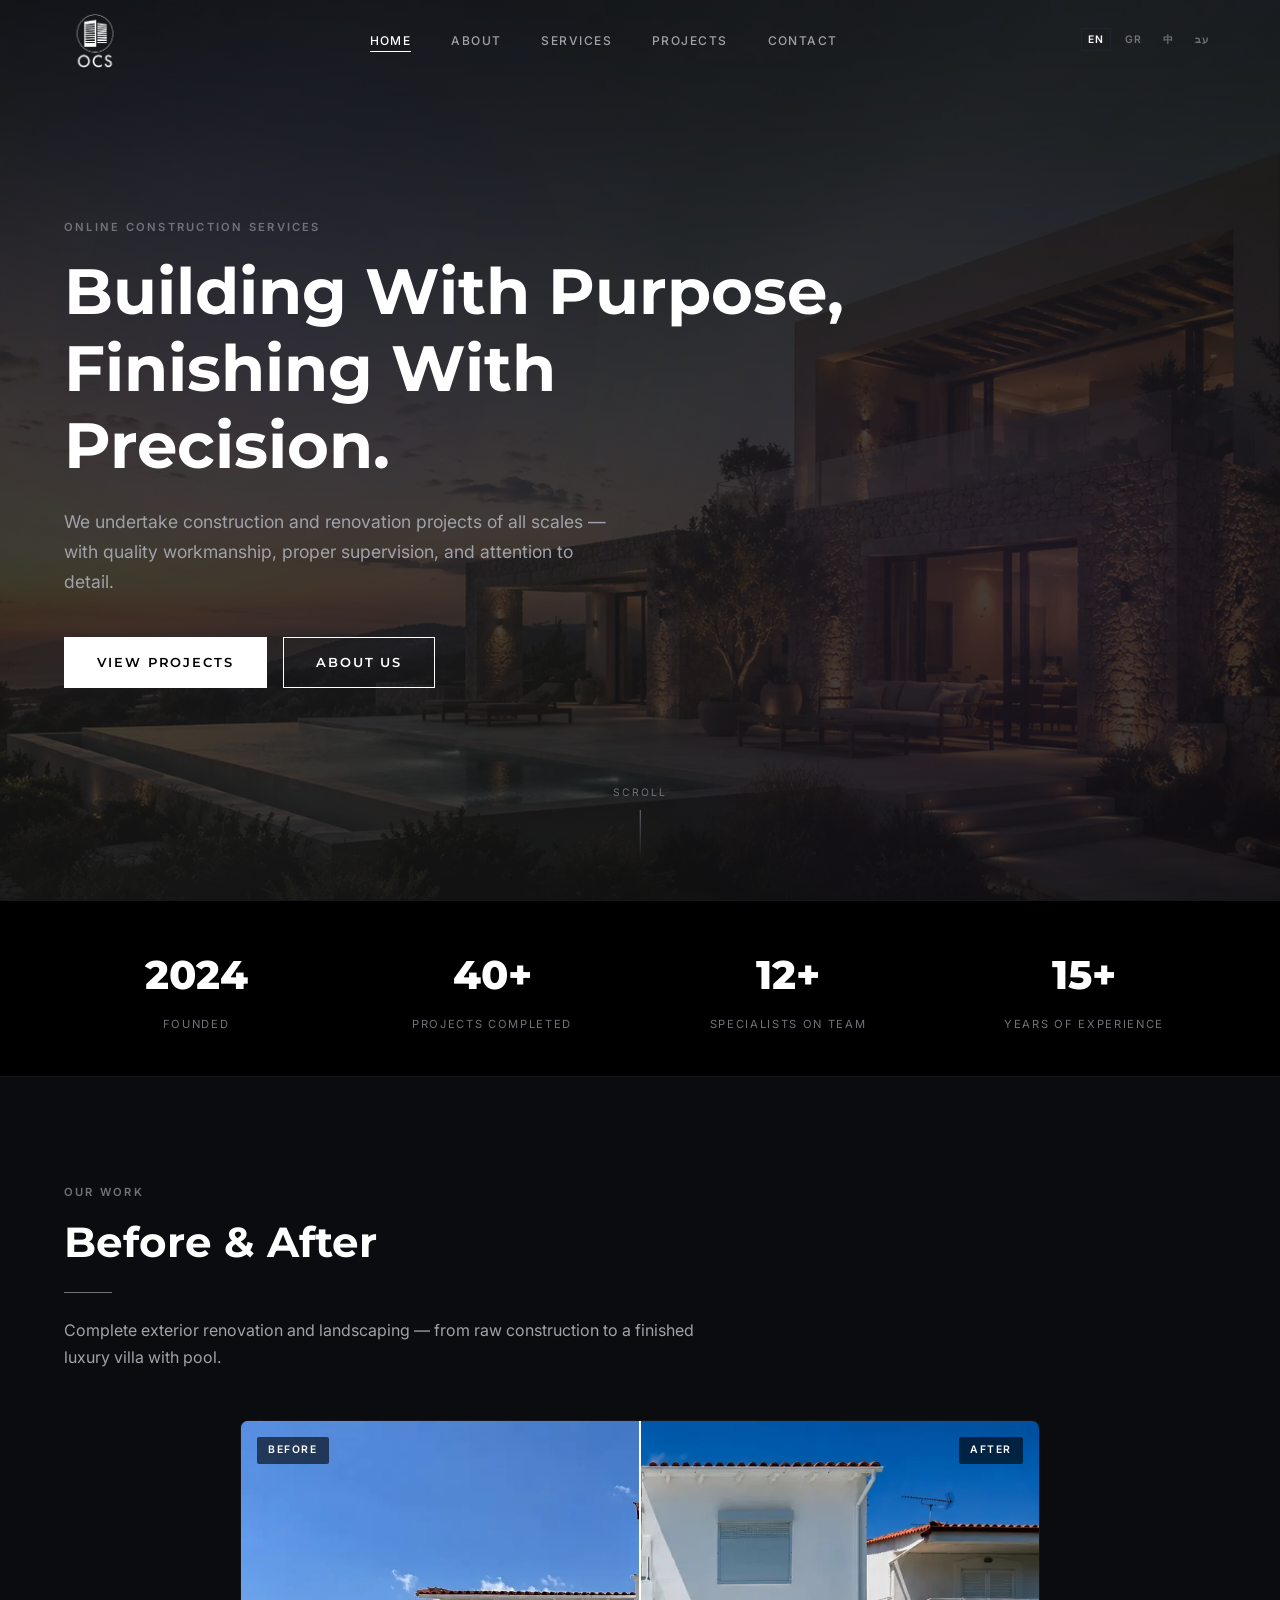
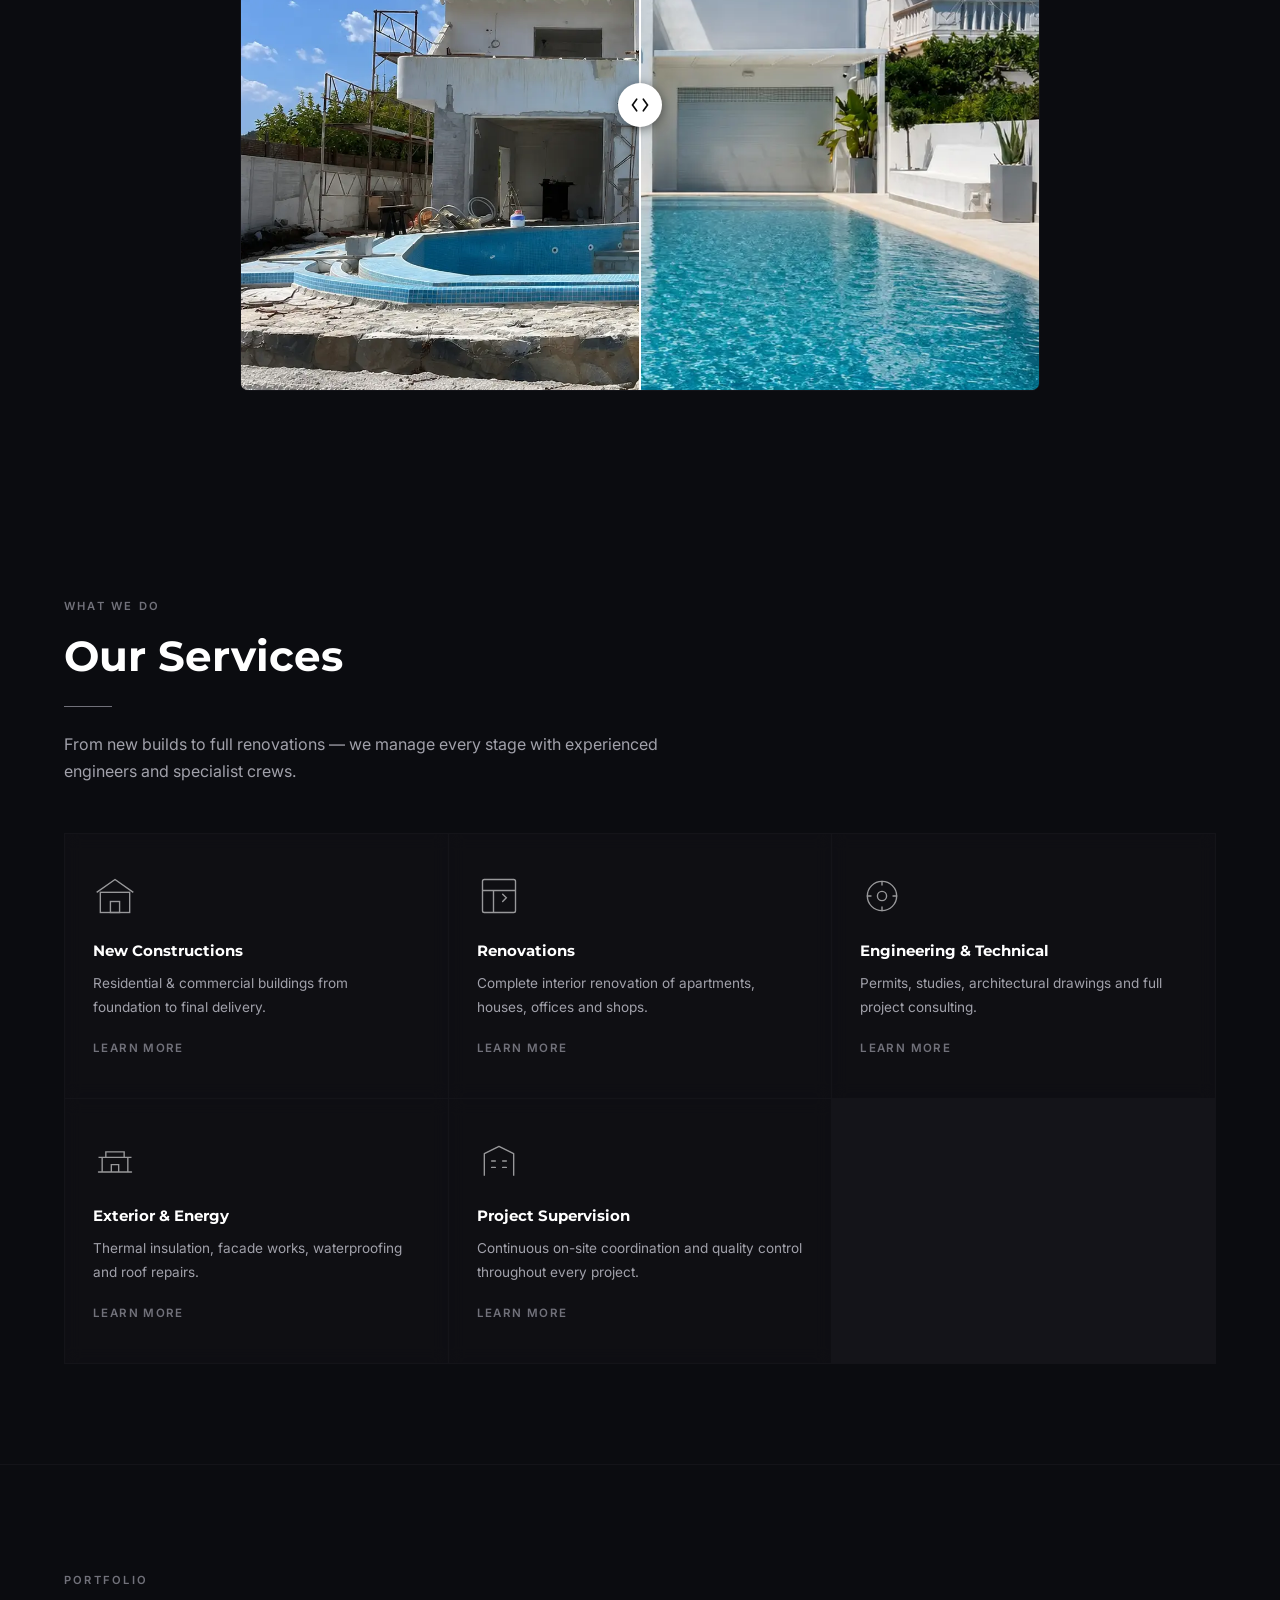
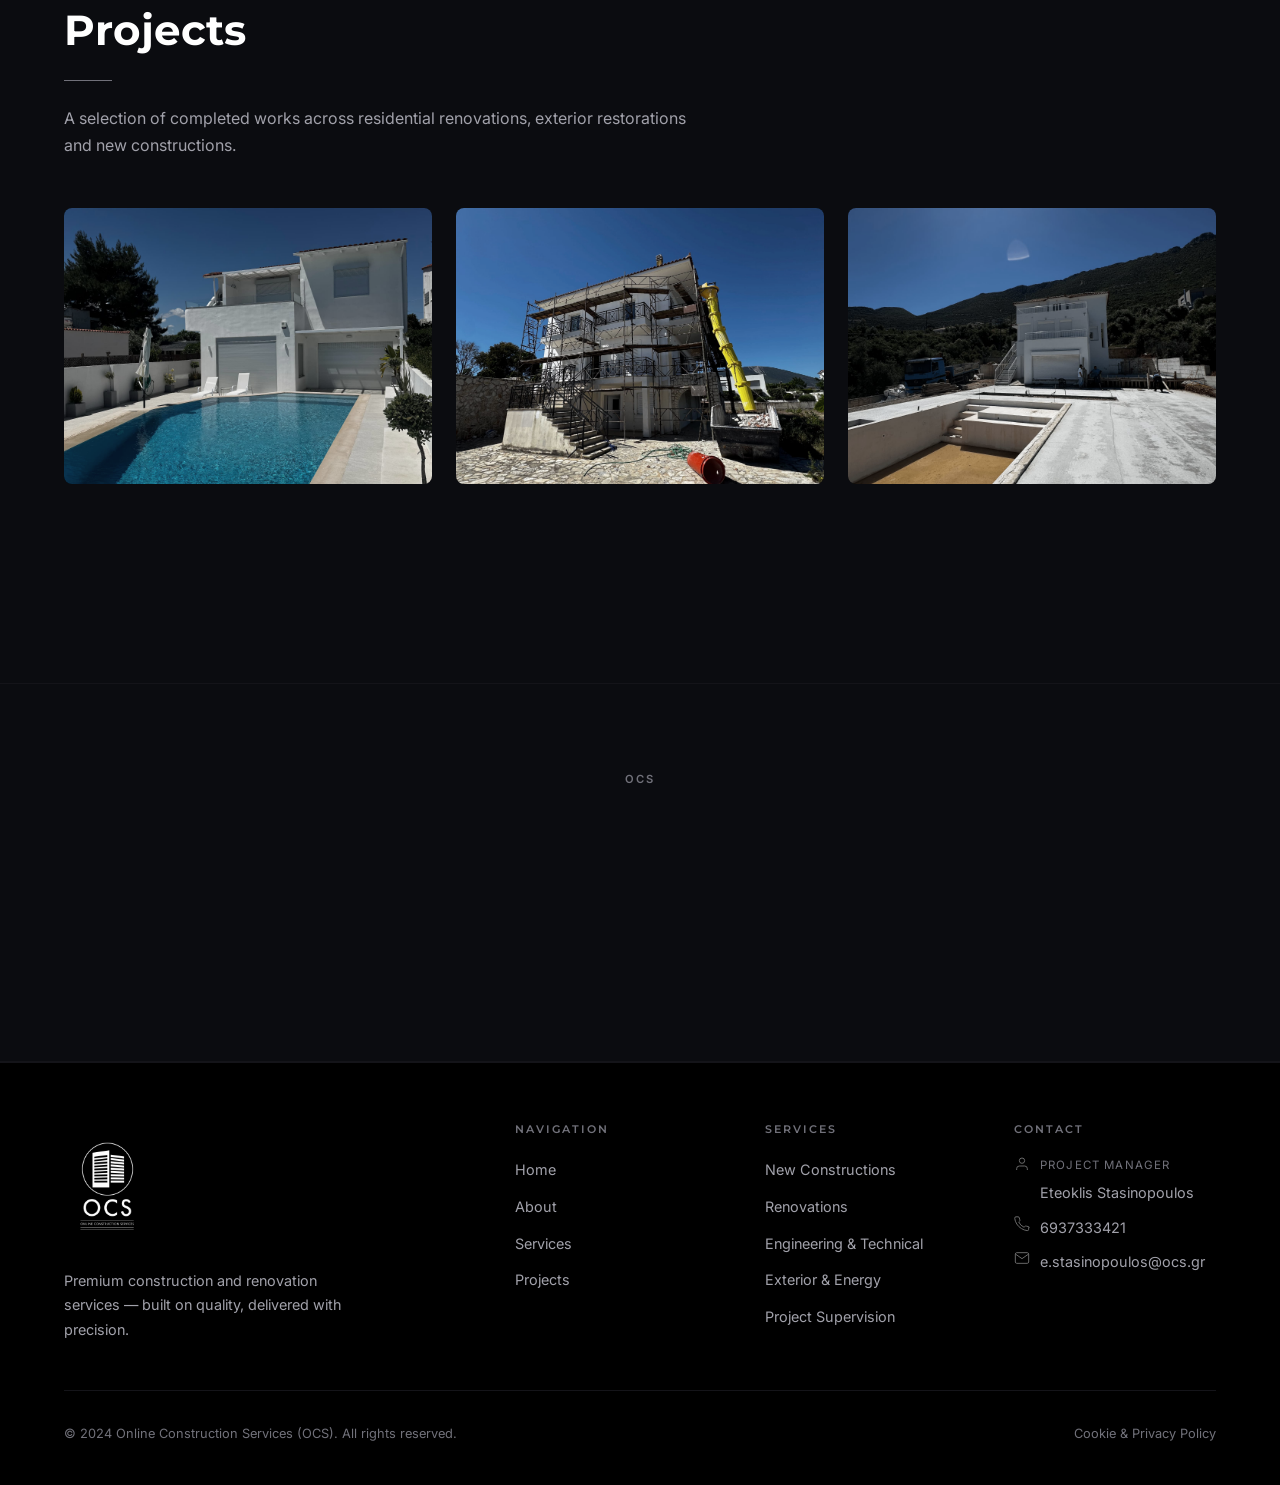
==== index.html @ 99a74125 "Add files via upload" ====
<!DOCTYPE html>
<html lang="en" dir="ltr">

<head>
  <meta charset="UTF-8" />
  <meta name="viewport" content="width=device-width, initial-scale=1.0" />
  <title>OCS — Κατασκευές &amp; Ανακαινίσεις | Χαλκίδα, Εύβοια</title>
  <meta name="description"
    content="Online Construction Services (OCS) — Κατασκευές και ανακαινίσεις σε Χαλκίδα, Εύβοια, Ερέτρια, Αμάρυνθος και Νέα Αρτάκη. Νέες κατασκευές, εσωτερικές ανακαινίσεις, εξωτερικά έργα και επίβλεψη έργων." />
  <meta name="keywords"
    content="κατασκευές Χαλκίδα, ανακαινίσεις Εύβοια, κατασκευαστική εταιρεία Χαλκίδα, ανακαίνιση σπιτιού Εύβοια, OCS κατασκευές, νέες κατασκευές Εύβοια, ανακαινίσεις Χαλκίδα, εργολάβος Χαλκίδα, κατασκευές Ερέτρια, ανακαινίσεις Αμάρυνθος, κατασκευές Νέα Αρτάκη, Online Construction Services" />
  <meta name="robots" content="index, follow" />
  <meta name="geo.region" content="GR-C" />
  <meta name="geo.placename" content="Χαλκίδα, Εύβοια" />
  <meta name="geo.position" content="38.4627;23.5944" />
  <meta name="ICBM" content="38.4627, 23.5944" />
  <!-- Open Graph -->
  <meta property="og:type" content="website" />
  <meta property="og:title" content="OCS — Κατασκευές &amp; Ανακαινίσεις | Χαλκίδα, Εύβοια" />
  <meta property="og:description"
    content="Κατασκευές και ανακαινίσεις σε Χαλκίδα, Εύβοια και γύρω περιοχές. Ποιοτική εκτέλεση, σωστή εποπτεία, προσοχή στη λεπτομέρεια." />
  <meta property="og:image" content="assets/images/fakevilla.webp" />
  <meta property="og:url" content="https://ocs.gr/" />
  <meta property="og:locale" content="el_GR" />
  <!-- Twitter Card -->
  <meta name="twitter:card" content="summary_large_image" />
  <meta name="twitter:title" content="OCS — Κατασκευές &amp; Ανακαινίσεις | Χαλκίδα, Εύβοια" />
  <meta name="twitter:description" content="Κατασκευές και ανακαινίσεις σε Χαλκίδα, Εύβοια και γύρω περιοχές." />
  <link rel="stylesheet" href="style.css" />
  <!-- Schema.org LocalBusiness -->
  <script type="application/ld+json">
  {
    "@context": "https://schema.org",
    "@type": "GeneralContractor",
    "name": "Online Construction Services (OCS)",
    "url": "https://ocs.gr",
    "logo": "https://ocs.gr/assets/images/LOGO1.png",
    "image": "https://ocs.gr/assets/images/fakevilla.webp",
    "description": "Κατασκευές και ανακαινίσεις σε Χαλκίδα, Εύβοια και γύρω περιοχές. Νέες κατασκευές, εσωτερικές ανακαινίσεις, εξωτερικά έργα και επίβλεψη έργων.",
    "telephone": "+306937333421",
    "email": "e.stasinopoulos@ocs.gr",
    "address": {
      "@type": "PostalAddress",
      "addressLocality": "Χαλκίδα",
      "addressRegion": "Εύβοια",
      "addressCountry": "GR"
    },
    "geo": {
      "@type": "GeoCoordinates",
      "latitude": 38.4627,
      "longitude": 23.5944
    },
    "areaServed": [
      {"@type": "City", "name": "Χαλκίδα"},
      {"@type": "City", "name": "Ερέτρια"},
      {"@type": "City", "name": "Αμάρυνθος"},
      {"@type": "City", "name": "Νέα Αρτάκη"},
      {"@type": "City", "name": "Λέπουρα"},
      {"@type": "City", "name": "Αλιβέρι"},
      {"@type": "AdministrativeArea", "name": "Εύβοια"}
    ],
    "serviceArea": {
      "@type": "AdministrativeArea",
      "name": "Εύβοια"
    },
    "hasOfferCatalog": {
      "@type": "OfferCatalog",
      "name": "Υπηρεσίες Κατασκευής",
      "itemListElement": [
        {"@type": "Offer", "itemOffered": {"@type": "Service", "name": "Νέες Κατασκευές"}},
        {"@type": "Offer", "itemOffered": {"@type": "Service", "name": "Ανακαινίσεις"}},
        {"@type": "Offer", "itemOffered": {"@type": "Service", "name": "Μηχανική & Τεχνική Υποστήριξη"}},
        {"@type": "Offer", "itemOffered": {"@type": "Service", "name": "Εξωτερικά Έργα & Ενεργειακές Αναβαθμίσεις"}},
        {"@type": "Offer", "itemOffered": {"@type": "Service", "name": "Επίβλεψη Έργων"}}
      ]
    },
    "foundingDate": "2024",
    "contactPoint": {
      "@type": "ContactPoint",
      "telephone": "+306937333421",
      "contactType": "customer service",
      "availableLanguage": ["Greek", "English"]
    }
  }
  </script>
</head>

<body class= page-home>

  <!-- ═══════════════════════════════════════════
     NAVBAR
════════════════════════════════════════════ -->
  <nav id="navbar">
    <div class="container">
      <a class="nav-logo" href="index.html">
        <img src="assets/images/LOGO2.png" alt="OCS Logo" />
      </a>

      <ul class="nav-links">
        <li><a href="index.html" data-i18n="nav_home">Home</a></li>
        <li><a href="about.html" data-i18n="nav_about">About</a></li>
        <li><a href="services.html" data-i18n="nav_services">Services</a></li>
        <li><a href="projects.html" data-i18n="nav_projects">Projects</a></li>
        <li><a href="contact.html" data-i18n="nav_contact">Contact</a></li>
      </ul>

      <div class="nav-right">
        <div class="lang-switcher">
          <button class="lang-btn active" data-lang="en">EN</button>
          <button class="lang-btn" data-lang="el">GR</button>
          <button class="lang-btn" data-lang="zh">中</button>
          <button class="lang-btn" data-lang="he">עב</button>
        </div>
        <button class="hamburger" id="hamburger" aria-label="Menu">
          <span></span><span></span><span></span>
        </button>
      </div>
    </div>
  </nav>

  <!-- Mobile menu -->
  <div class="nav-mobile" id="nav-mobile">
    <a href="index.html" data-i18n="nav_home">Home</a>
    <a href="about.html" data-i18n="nav_about">About</a>
    <a href="services.html" data-i18n="nav_services">Services</a>
    <a href="projects.html" data-i18n="nav_projects">Projects</a>
    <a href="contact.html" data-i18n="nav_contact">Contact</a>
    <div class="lang-switcher">
      <button class="lang-btn active" data-lang="en">EN</button>
      <button class="lang-btn" data-lang="el">GR</button>
      <button class="lang-btn" data-lang="zh">中</button>
      <button class="lang-btn" data-lang="he">עב</button>
    </div>
  </div>

  <!-- ═══════════════════════════════════════════
     HERO
════════════════════════════════════════════ -->
  <section class="hero">
    <div class="hero-bg"></div>
    <div class="hero-bg-img" style="background-image:url('assets/images/fakevilla.webp')"></div>
    <div class="hero-grid"></div>

    <div class="container">
      <div class="hero-content">
        <span class="label fade-up" data-i18n="hero_label">Online Construction Services</span>
        <h1 class="hero-title fade-up delay-1" data-i18n="hero_h1">
          Building With Purpose,<br>Finishing With Precision.
        </h1>
        <p class="hero-sub fade-up delay-2" data-i18n="hero_sub">
          We undertake construction and renovation projects of all scales — with quality workmanship, proper
          supervision, and attention to detail.
        </p>
        <div class="hero-actions fade-up delay-3">
          <a href="projects.html" class="btn btn-dark" data-i18n="hero_cta1">View Projects</a>
          <a href="about.html" class="btn" data-i18n="hero_cta2">About Us</a>
        </div>
      </div>
    </div>

    <div class="hero-scroll">
      <span data-i18n="hero_scroll">Scroll</span>
      <div class="hero-scroll-line"></div>
    </div>
  </section>

  <!-- ═══════════════════════════════════════════
     STATS STRIP
════════════════════════════════════════════ -->
  <div class="stats-strip">
    <div class="container">
      <div class="stats-grid">
        <div class="fade-up">
          <span class="stat-num">2024</span>
          <span class="stat-label" data-i18n="stats_founded">Founded</span>
        </div>
        <div class="fade-up delay-1">
          <span class="stat-num">40+</span>
          <span class="stat-label" data-i18n="stats_projects">Projects Completed</span>
        </div>
        <div class="fade-up delay-2">
          <span class="stat-num">12+</span>
          <span class="stat-label" data-i18n="stats_team">Specialists on Team</span>
        </div>
        <div class="fade-up delay-3">
          <span class="stat-num">15+</span>
          <span class="stat-label" data-i18n="stats_years">Years of Experience</span>
        </div>
      </div>
    </div>
  </div>

  <!-- ═══════════════════════════════════════════
     BEFORE / AFTER SLIDER
════════════════════════════════════════════ -->
  <section class="section slider-section">
    <div class="container">
      <div class="section-head fade-up" style="margin-bottom:3rem;">
        <span class="label" data-i18n="slider_label">Our Work</span>
        <h2 data-i18n="slider_h2">Before &amp; After</h2>
        <div class="divider"></div>
        <p data-i18n="slider_p">Complete exterior renovation and landscaping — from raw construction to a finished
          luxury villa with pool.</p>
      </div>

      <div class="comparison-slider fade-in" role="img" aria-label="Before and after renovation comparison">
        <img class="cs-img cs-before" src="assets/images/aftervilla1.webp" alt="Before renovation" />
        <img class="cs-img cs-after" src="assets/images/villa-after.webp" alt="After renovation" />
        <div class="cs-divider"></div>
        <div class="cs-handle" aria-hidden="true">
          <svg viewBox="0 0 24 24" xmlns="http://www.w3.org/2000/svg">
            <path d="M8 5l-5 7 5 7M16 5l5 7-5 7" stroke="#0a0a0a" stroke-width="2" fill="none" stroke-linecap="round" />
          </svg>
        </div>
        <span class="cs-label cs-label-before" data-i18n="slider_before">Before</span>
        <span class="cs-label cs-label-after" data-i18n="slider_after">After</span>
      </div>
    </div>
  </section>

  <!-- ═══════════════════════════════════════════
     SERVICES TEASER
════════════════════════════════════════════ -->
  <section class="section" style="background:var(--clr-bg);">
    <div class="container">
      <div class="section-head fade-up" style="margin-bottom:3rem;">
        <span class="label" data-i18n="services_label">What We Do</span>
        <h2 data-i18n="services_h2">Our Services</h2>
        <div class="divider"></div>
        <p data-i18n="services_p">From new builds to full renovations — we manage every stage with experienced engineers
          and specialist crews.</p>
      </div>

      <div class="services-grid">
        <!-- 1 -->
        <div class="service-card fade-up">
          <svg class="service-icon" viewBox="0 0 48 48" fill="none" xmlns="http://www.w3.org/2000/svg">
            <rect x="8" y="20" width="32" height="22" stroke="#f5f5f5" stroke-width="1.5" />
            <path d="M4 20L24 6l20 14" stroke="#f5f5f5" stroke-width="1.5" stroke-linejoin="round" />
            <rect x="19" y="30" width="10" height="12" stroke="#f5f5f5" stroke-width="1.5" />
          </svg>
          <h3 data-i18n="s1_title">New Constructions</h3>
          <p data-i18n="s1_p">Residential &amp; commercial buildings from foundation to final delivery.</p>
          <a href="services.html#new-constructions" class="service-link" data-i18n="learn_more">
            Learn More
            <svg viewBox="0 0 14 14" fill="none" xmlns="http://www.w3.org/2000/svg">
              <path d="M1 7h12M8 3l5 4-5 4" stroke="currentColor" stroke-width="1.5" stroke-linecap="round" />
            </svg>
          </a>
        </div>
        <!-- 2 -->
        <div class="service-card fade-up delay-1">
          <svg class="service-icon" viewBox="0 0 48 48" fill="none" xmlns="http://www.w3.org/2000/svg">
            <rect x="6" y="6" width="36" height="36" rx="2" stroke="#f5f5f5" stroke-width="1.5" />
            <path d="M6 18h36M18 18v24" stroke="#f5f5f5" stroke-width="1.5" />
            <path d="M28 30l4-4-4-4" stroke="#f5f5f5" stroke-width="1.5" stroke-linecap="round" />
          </svg>
          <h3 data-i18n="s2_title">Renovations</h3>
          <p data-i18n="s2_p">Complete interior renovation of apartments, houses, offices and shops.</p>
          <a href="services.html#renovations" class="service-link" data-i18n="learn_more">
            Learn More
            <svg viewBox="0 0 14 14" fill="none" xmlns="http://www.w3.org/2000/svg">
              <path d="M1 7h12M8 3l5 4-5 4" stroke="currentColor" stroke-width="1.5" stroke-linecap="round" />
            </svg>
          </a>
        </div>
        <!-- 3 -->
        <div class="service-card fade-up delay-2">
          <svg class="service-icon" viewBox="0 0 48 48" fill="none" xmlns="http://www.w3.org/2000/svg">
            <circle cx="24" cy="24" r="16" stroke="#f5f5f5" stroke-width="1.5" />
            <path d="M24 8v4M24 36v4M8 24h4M36 24h4" stroke="#f5f5f5" stroke-width="1.5" stroke-linecap="round" />
            <circle cx="24" cy="24" r="5" stroke="#f5f5f5" stroke-width="1.5" />
          </svg>
          <h3 data-i18n="s3_title">Engineering &amp; Technical</h3>
          <p data-i18n="s3_p">Permits, studies, architectural drawings and full project consulting.</p>
          <a href="services.html#engineering" class="service-link" data-i18n="learn_more">
            Learn More
            <svg viewBox="0 0 14 14" fill="none" xmlns="http://www.w3.org/2000/svg">
              <path d="M1 7h12M8 3l5 4-5 4" stroke="currentColor" stroke-width="1.5" stroke-linecap="round" />
            </svg>
          </a>
        </div>
        <!-- 4 -->
        <div class="service-card fade-up delay-3">
          <svg class="service-icon" viewBox="0 0 48 48" fill="none" xmlns="http://www.w3.org/2000/svg">
            <path d="M6 36h36" stroke="#f5f5f5" stroke-width="1.5" stroke-linecap="round" />
            <path d="M10 36V20M38 36V20" stroke="#f5f5f5" stroke-width="1.5" />
            <path d="M6 20h36" stroke="#f5f5f5" stroke-width="1.5" />
            <path d="M14 20V14h20v6" stroke="#f5f5f5" stroke-width="1.5" />
            <path d="M20 36v-8h8v8" stroke="#f5f5f5" stroke-width="1.5" />
          </svg>
          <h3 data-i18n="s4_title">Exterior &amp; Energy</h3>
          <p data-i18n="s4_p">Thermal insulation, facade works, waterproofing and roof repairs.</p>
          <a href="services.html#exterior" class="service-link" data-i18n="learn_more">
            Learn More
            <svg viewBox="0 0 14 14" fill="none" xmlns="http://www.w3.org/2000/svg">
              <path d="M1 7h12M8 3l5 4-5 4" stroke="currentColor" stroke-width="1.5" stroke-linecap="round" />
            </svg>
          </a>
        </div>
        <!-- 5 -->
        <div class="service-card fade-up delay-4">
          <svg class="service-icon" viewBox="0 0 48 48" fill="none" xmlns="http://www.w3.org/2000/svg">
            <path d="M8 40V16l16-8 16 8v24" stroke="#f5f5f5" stroke-width="1.5" stroke-linejoin="round" />
            <path d="M16 24h4M16 31h4M28 24h4M28 31h4" stroke="#f5f5f5" stroke-width="1.5" stroke-linecap="round" />
          </svg>
          <h3 data-i18n="s5_title">Project Supervision</h3>
          <p data-i18n="s5_p">Continuous on-site coordination and quality control throughout every project.</p>
          <a href="services.html#supervision" class="service-link" data-i18n="learn_more">
            Learn More
            <svg viewBox="0 0 14 14" fill="none" xmlns="http://www.w3.org/2000/svg">
              <path d="M1 7h12M8 3l5 4-5 4" stroke="currentColor" stroke-width="1.5" stroke-linecap="round" />
            </svg>
          </a>
        </div>
      </div>
    </div>
  </section>

  <!-- ═══════════════════════════════════════════
     FEATURED PROJECTS
════════════════════════════════════════════ -->
  <section class="section" style="background:var(--clr-surface); border-top:1px solid var(--clr-border);">
    <div class="container">
      <div class="section-head fade-up" style="margin-bottom:3rem;">
        <span class="label" data-i18n="projects_label">Portfolio</span>
        <h2 data-i18n="projects_h2">Projects</h2>
        <div class="divider"></div>
        <p data-i18n="projects_p">A selection of completed works across residential renovations, exterior restorations
          and new constructions.</p>
      </div>

      <div class="projects-grid fade-in">
        <a href="project-detail.html" class="project-card">
          <img src="assets/images/HOUSE2-1.jpg" alt="Villa Exterior Renovation" loading="lazy" />
          <div class="project-overlay">
            <div>
              <h3>Villa Exterior Renovation</h3>
              <p>Exterior works &amp; landscaping</p>
            </div>
          </div>
        </a>
        <a href="project-house1.html" class="project-card">
          <img src="assets/images/HOUSE1-1.jpg" alt="House 1 Renovation" loading="lazy" />
          <div class="project-overlay">
            <div>
              <h3>House 1 Renovation</h3>
              <p>Interior &amp; Exterior Renovation</p>
            </div>
          </div>
        </a>
        <a href="project-house3.html" class="project-card">
          <img src="assets/images/HOUSE3-6.jpg" alt="Amarynthos Villa Renovation" loading="lazy" />
          <div class="project-overlay">
            <div>
              <h3>Amarynthos Villa Renovation</h3>
              <p>Interior Design &amp; Joinery</p>
            </div>
          </div>
        </a>
      </div>

      <div style="text-align:center; margin-top:3rem;" class="fade-up">
        <a href="projects.html" class="btn" data-i18n="view_all">View All Projects</a>
      </div>
    </div>
  </section>

  <!-- ═══════════════════════════════════════════
     CTA BANNER
════════════════════════════════════════════ -->
  <section class="cta-banner">
    <div class="container">
      <span class="label">OCS</span>
      <h2 class="fade-up" data-i18n="cta_h2">Ready to Start Your Project?</h2>
      <p class="fade-up delay-1" data-i18n="cta_p">Get in touch with our team for a consultation and project estimate.
      </p>
      <a href="contact.html" class="btn btn-dark fade-up delay-2" data-i18n="cta_btn">Contact Us</a>
    </div>
  </section>

  <!-- ═══════════════════════════════════════════
     FOOTER / CONTACT
════════════════════════════════════════════ -->
  <footer id="contact">
    <div class="container">
      <div class="footer-grid">
        <!-- Brand -->
        <div class="footer-brand">
          <img src="assets/images/LOGO1.png" alt="OCS Logo" />
          <p data-i18n="footer_tagline">Premium construction and renovation services — built on quality, delivered with
            precision.</p>
        </div>

        <!-- Navigation -->
        <div class="footer-col">
          <h4 data-i18n="footer_nav">Navigation</h4>
          <ul>
            <li><a href="index.html" data-i18n="nav_home">Home</a></li>
            <li><a href="about.html" data-i18n="nav_about">About</a></li>
            <li><a href="services.html" data-i18n="nav_services">Services</a></li>
            <li><a href="projects.html" data-i18n="nav_projects">Projects</a></li>
          </ul>
        </div>

        <!-- Services -->
        <div class="footer-col">
          <h4 data-i18n="footer_services">Services</h4>
          <ul>
            <li><a href="services.html#new-constructions" data-i18n="s1_title">New Constructions</a></li>
            <li><a href="services.html#renovations" data-i18n="s2_title">Renovations</a></li>
            <li><a href="services.html#engineering" data-i18n="s3_title">Engineering &amp; Technical</a></li>
            <li><a href="services.html#exterior" data-i18n="s4_title">Exterior &amp; Energy</a></li>
            <li><a href="services.html#supervision" data-i18n="s5_title">Project Supervision</a></li>
          </ul>
        </div>

        <!-- Contact -->
        <div class="footer-col">
          <h4 data-i18n="footer_contact_title">Contact</h4>
          <div class="footer-contact-item">
            <svg width="16" height="16" viewBox="0 0 24 24" fill="none" stroke="#686868" stroke-width="1.5">
              <path d="M20 21v-2a4 4 0 0 0-4-4H8a4 4 0 0 0-4 4v2" />
              <circle cx="12" cy="7" r="4" />
            </svg>
            <div>
              <span
                style="display:block;color:var(--clr-grey-500);font-size:0.72rem;letter-spacing:0.1em;text-transform:uppercase;margin-bottom:0.2rem;"
                data-i18n="pm_label">Project Manager</span>
              <span>Eteoklis Stasinopoulos</span>
            </div>
          </div>
          <div class="footer-contact-item">
            <svg width="16" height="16" viewBox="0 0 24 24" fill="none" stroke="#686868" stroke-width="1.5">
              <path
                d="M22 16.92v3a2 2 0 0 1-2.18 2 19.79 19.79 0 0 1-8.63-3.07A19.5 19.5 0 0 1 4.15 12 19.79 19.79 0 0 1 1.08 3.4a2 2 0 0 1 1.95-2.18h3a2 2 0 0 1 2 1.72c.13.96.36 1.9.69 2.81a2 2 0 0 1-.45 2.11L7.09 8.91a16 16 0 0 0 8 8l1.27-1.27a2 2 0 0 1 2.11-.45c.91.33 1.85.56 2.81.69A2 2 0 0 1 23 17z" />
            </svg>
            <span><a href="tel:6937333421">6937333421</a></span>
          </div>
          <div class="footer-contact-item">
            <svg width="16" height="16" viewBox="0 0 24 24" fill="none" stroke="#686868" stroke-width="1.5">
              <path d="M4 4h16c1.1 0 2 .9 2 2v12c0 1.1-.9 2-2 2H4c-1.1 0-2-.9-2-2V6c0-1.1.9-2 2-2z" />
              <polyline points="22,6 12,13 2,6" />
            </svg>
            <span><a href="mailto:e.stasinopoulos@ocs.gr">e.stasinopoulos@ocs.gr</a></span>
          </div>
        </div>
      </div>

      <div class="footer-bottom">
        <p data-i18n="footer_copy">© 2024 Online Construction Services (OCS). All rights reserved.</p>
        <a href="cookie-policy.html" data-i18n="cookie_link">Cookie &amp; Privacy Policy</a>
      </div>
    </div>
  </footer>

  <script src="slider.js"></script>
  <script src="main.js"></script>
  
</body>

</html>
---- style.css ----
/* ============================================
   OCS — Online Construction Services
   Global Design System
   ============================================ */

/* Google Fonts */
@import url('https://fonts.googleapis.com/css2?family=Montserrat:wght@300;400;600;700;800&family=Inter:wght@300;400;500;600&display=swap');

/* ─── 1. Tokens ─────────────────────────────── */
:root {
  --clr-bg: #000000;
  --clr-surface: #000000;
  --clr-surface2: #050508;
  --clr-border: #141419;
  --clr-border2: #22222c;
  --clr-white: #ffffff;
  --clr-grey-100: #f4f4f6;
  --clr-grey-300: #a1a1aa;
  --clr-grey-500: #71717a;
  --clr-grey-700: #33333c;
  --font-head: 'Montserrat', sans-serif;
  --font-body: 'Inter', sans-serif;
  --nav-h: 80px;
  --max-w: 1280px;
  --tr: 0.3s cubic-bezier(0.4, 0, 0.2, 1);
  --radius: 8px;
}

/* ─── Premium Page-Specific Soft Dark Backgrounds ────────────────── */
body {
  position: relative;
  overflow-x: hidden;
  transition: background-color var(--tr);
}

body.page-home { background-color: #0b0c10; }
body.page-about { background-color: #080b09; }
body.page-services { background-color: #07090c; }
body.page-projects { background-color: #0c0908; }
body.page-contact { background-color: #0b080f; }
body.page-project-detail { background-color: #070c0d; }
body.page-project-house1 { background-color: #0d0a09; }
body.page-project-house2 { background-color: #080a0c; }
body.page-project-house3 { background-color: #0c080a; }
body.page-cookies { background-color: #08080a; }

/* Floating neon cyan light source */
body::before {
  content: '';
  position: fixed;
  top: -150px;
  left: -150px;
  width: 70vw;
  height: 70vw;
  max-width: 700px;
  max-height: 700px;
  border-radius: 50%;
  background: radial-gradient(circle, rgba(0, 242, 254, 0.12) 0%, transparent 70%);
  pointer-events: none;
  z-index: -2;
  animation: floatNeon1 22s ease-in-out infinite alternate;
}

/* Floating neon magenta light source */
body::after {
  content: '';
  position: fixed;
  bottom: -150px;
  right: -150px;
  width: 70vw;
  height: 70vw;
  max-width: 700px;
  max-height: 700px;
  border-radius: 50%;
  background: radial-gradient(circle, rgba(254, 1, 154, 0.1) 0%, transparent 70%);
  pointer-events: none;
  z-index: -2;
  animation: floatNeon2 28s ease-in-out infinite alternate;
}

/* Holographic glowing wireframe background */
html::after {
  content: '';
  position: fixed;
  top: 5%;
  right: -15%;
  width: 70vw;
  height: 70vw;
  max-width: 800px;
  max-height: 800px;
  background-image: url('assets/images/architectural-artifact.png');
  background-size: contain;
  background-repeat: no-repeat;
  background-position: center;
  mix-blend-mode: screen;
  opacity: 0.12;
  z-index: -1;
  pointer-events: none;
  filter: invert(56%) sepia(85%) saturate(1450%) hue-rotate(142deg) brightness(100%) contrast(100%) drop-shadow(0 0 15px rgba(0, 242, 254, 0.4));
  mask-image: radial-gradient(circle at center, black 25%, transparent 75%);
  -webkit-mask-image: radial-gradient(circle at center, black 25%, transparent 75%);
  animation: rotateWireframe 140s linear infinite;
}

@keyframes rotateWireframe {
  0% {
    transform: rotate(0deg);
  }
  100% {
    transform: rotate(360deg);
  }
}

@keyframes floatNeon1 {
  0% {
    transform: translate(0, 0) scale(1);
  }
  50% {
    transform: translate(100px, 60px) scale(1.15);
  }
  100% {
    transform: translate(-30px, 100px) scale(0.95);
  }
}

@keyframes floatNeon2 {
  0% {
    transform: translate(0, 0) scale(1);
  }
  50% {
    transform: translate(-80px, -100px) scale(0.9);
  }
  100% {
    transform: translate(50px, -50px) scale(1.1);
  }
}

.section {
  position: relative;
}

.section[style*="background:var(--clr-bg)"],
.section[style*="background: var(--clr-bg)"],
section[style*="background:var(--clr-bg)"],
section[style*="background: var(--clr-bg)"] {
  background: transparent !important;
}

.page-hero {
  background: transparent !important;
}

.cta-banner {
  background: transparent !important;
}

.section-sm[style*="background:var(--clr-surface)"],
.section-sm[style*="background: var(--clr-surface)"],
section[style*="background:var(--clr-surface)"],
section[style*="background: var(--clr-surface)"] {
  background: transparent !important;
}

/* ─── 2. Reset ──────────────────────────────── */
*,
*::before,
*::after {
  box-sizing: border-box;
  margin: 0;
  padding: 0;
}

html {
  scroll-behavior: smooth;
}

body {
  font-family: var(--font-body);
  color: var(--clr-white);
  line-height: 1.7;
  -webkit-font-smoothing: antialiased;
  overflow-x: hidden;
}

img {
  max-width: 100%;
  height: auto;
  display: block;
}

a {
  color: inherit;
  text-decoration: none;
}

ul {
  list-style: none;
}

button {
  cursor: pointer;
  border: none;
  background: none;
  font-family: inherit;
}

/* ─── 3. Typography ─────────────────────────── */
h1,
h2,
h3,
h4,
h5 {
  font-family: var(--font-head);
  line-height: 1.2;
  font-weight: 700;
}

h1 {
  font-size: clamp(2.2rem, 5vw, 4rem);
}

h2 {
  font-size: clamp(1.6rem, 3.5vw, 2.6rem);
}

h3 {
  font-size: clamp(1.1rem, 2vw, 1.5rem);
}

p {
  color: var(--clr-grey-300);
  font-size: 1rem;
}

/* ─── 4. Utilities ──────────────────────────── */
.container {
  width: 90%;
  max-width: var(--max-w);
  margin: 0 auto;
}

.section {
  padding: 100px 0;
}

.section-sm {
  padding: 60px 0;
}

.label {
  display: inline-block;
  font-size: 0.7rem;
  font-weight: 600;
  letter-spacing: 0.2em;
  text-transform: uppercase;
  color: var(--clr-grey-500);
  margin-bottom: 1rem;
}

.btn {
  display: inline-flex;
  align-items: center;
  gap: 0.5rem;
  padding: 0.85rem 2rem;
  font-family: var(--font-head);
  font-size: 0.8rem;
  font-weight: 600;
  letter-spacing: 0.15em;
  text-transform: uppercase;
  border: 1px solid var(--clr-white);
  color: var(--clr-white);
  transition: var(--tr);
}

.btn:hover {
  background: var(--clr-white);
  color: #000000;
}

.btn-dark {
  background: var(--clr-white);
  color: var(--clr-bg);
}

.btn-dark:hover {
  background: transparent;
  color: var(--clr-white);
}

.divider {
  width: 48px;
  height: 1px;
  background: var(--clr-grey-500);
  margin: 1.5rem 0;
}

/* ─── 5. Navigation ─────────────────────────── */
#navbar {
  position: fixed;
  top: 0;
  left: 0;
  right: 0;
  height: var(--nav-h);
  display: flex;
  align-items: center;
  z-index: 1000;
  transition: background var(--tr), border-color var(--tr);
  border-bottom: 1px solid transparent;
}

#navbar.scrolled {
  background: rgba(10, 10, 10, 0.95);
  backdrop-filter: blur(10px);
  border-color: var(--clr-border);
}

#navbar .container {
  display: flex;
  align-items: center;
  justify-content: space-between;
  width: 90%;
  max-width: var(--max-w);
  margin: 0 auto;
}

.nav-logo {
  height: 56px;
}

.nav-logo img {
  height: 100%;
  width: auto;
}

.nav-links {
  display: flex;
  align-items: center;
  gap: 2.5rem;
}

.nav-links a {
  font-size: 0.75rem;
  font-weight: 500;
  letter-spacing: 0.12em;
  text-transform: uppercase;
  color: var(--clr-grey-300);
  transition: color var(--tr);
  position: relative;
}

.nav-links a::after {
  content: '';
  position: absolute;
  bottom: -4px;
  left: 0;
  width: 0;
  height: 1px;
  background: var(--clr-white);
  transition: width var(--tr);
}

.nav-links a:hover,
.nav-links a.active {
  color: var(--clr-white);
}

.nav-links a:hover::after,
.nav-links a.active::after {
  width: 100%;
}

.nav-right {
  display: flex;
  align-items: center;
  gap: 1rem;
}

.lang-switcher {
  display: flex;
  align-items: center;
  gap: 0.4rem;
}

.lang-btn {
  font-size: 0.65rem;
  font-weight: 600;
  letter-spacing: 0.08em;
  text-transform: uppercase;
  color: var(--clr-grey-500);
  padding: 0.25rem 0.4rem;
  border: 1px solid transparent;
  transition: var(--tr);
}

.lang-btn:hover,
.lang-btn.active {
  color: var(--clr-white);
  border-color: var(--clr-border2);
}

.hamburger {
  display: none;
  flex-direction: column;
  gap: 5px;
  padding: 4px;
}

.hamburger span {
  display: block;
  width: 24px;
  height: 1.5px;
  background: var(--clr-white);
  transition: var(--tr);
}

.hamburger.open span:nth-child(1) {
  transform: translateY(6.5px) rotate(45deg);
}

.hamburger.open span:nth-child(2) {
  opacity: 0;
}

.hamburger.open span:nth-child(3) {
  transform: translateY(-6.5px) rotate(-45deg);
}

/* Mobile menu */
.nav-mobile {
  display: none;
  position: fixed;
  top: var(--nav-h);
  left: 0;
  right: 0;
  bottom: 0;
  background: var(--clr-bg);
  z-index: 999;
  flex-direction: column;
  align-items: center;
  justify-content: center;
  gap: 2.5rem;
}

.nav-mobile.open {
  display: flex;
}

.nav-mobile a {
  font-family: var(--font-head);
  font-size: 1.5rem;
  font-weight: 600;
  letter-spacing: 0.1em;
  text-transform: uppercase;
  color: var(--clr-grey-300);
  transition: color var(--tr);
}

.nav-mobile a:hover {
  color: var(--clr-white);
}

.nav-mobile .lang-switcher {
  margin-top: 1rem;
}

.nav-mobile .lang-btn {
  font-size: 0.75rem;
}

/* ─── 6. Hero ───────────────────────────────── */
.hero {
  position: relative;
  min-height: 100vh;
  display: flex;
  align-items: center;
  overflow: hidden;
}

.hero-bg {
  position: absolute;
  inset: 0;
  background: linear-gradient(135deg, #0a0a0a 0%, #1a1a1a 50%, #0d0d0d 100%);
}

.hero-bg-img {
  position: absolute;
  inset: 0;
  background-size: cover;
  background-position: center;
  opacity: 0.18;
}

.hero-grid {
  position: absolute;
  inset: 0;
  background-image: 
    radial-gradient(circle at 20% 35%, rgba(99, 102, 241, 0.08) 0%, transparent 40%),
    radial-gradient(circle at 80% 65%, rgba(168, 85, 247, 0.08) 0%, transparent 40%);
  opacity: 0.9;
}

.hero-content {
  position: relative;
  z-index: 2;
  max-width: 800px;
}

.hero-title {
  color: var(--clr-white);
  margin-bottom: 1.5rem;
}

.hero-title span {
  color: var(--clr-grey-500);
}

.hero-sub {
  font-size: 1.1rem;
  color: var(--clr-grey-300);
  margin-bottom: 2.5rem;
  max-width: 560px;
}

.hero-actions {
  display: flex;
  gap: 1rem;
  flex-wrap: wrap;
}

.hero-scroll {
  position: absolute;
  bottom: 2.5rem;
  left: 50%;
  transform: translateX(-50%);
  display: flex;
  flex-direction: column;
  align-items: center;
  gap: 0.5rem;
  z-index: 2;
}

.hero-scroll span {
  font-size: 0.65rem;
  letter-spacing: 0.2em;
  text-transform: uppercase;
  color: var(--clr-grey-500);
}

.hero-scroll-line {
  width: 1px;
  height: 50px;
  background: linear-gradient(to bottom, var(--clr-grey-500), transparent);
  animation: scrollLine 2s ease-in-out infinite;
}

@keyframes scrollLine {
  0% {
    transform: scaleY(0);
    transform-origin: top;
  }

  50% {
    transform: scaleY(1);
    transform-origin: top;
  }

  51% {
    transform: scaleY(1);
    transform-origin: bottom;
  }

  100% {
    transform: scaleY(0);
    transform-origin: bottom;
  }
}

/* ─── 7. Stats strip ────────────────────────── */
.stats-strip {
  background: var(--clr-surface);
  border-top: 1px solid var(--clr-border);
  border-bottom: 1px solid var(--clr-border);
  padding: 2.5rem 0;
}

.stats-grid {
  display: grid;
  grid-template-columns: repeat(4, 1fr);
  gap: 2rem;
  text-align: center;
}

.stat-num {
  font-family: var(--font-head);
  font-size: 2.5rem;
  font-weight: 800;
  color: var(--clr-white);
  display: block;
}

.stat-label {
  font-size: 0.7rem;
  letter-spacing: 0.15em;
  text-transform: uppercase;
  color: var(--clr-grey-500);
  margin-top: 0.25rem;
}

/* ─── 8. Before/After Slider ────────────────── */
.slider-section {
  background: transparent;
}

.slider-section .section-head {
  margin-bottom: 3rem;
}

.comparison-slider {
  position: relative;
  width: 100%;
  max-width: 800px;
  margin: 0 auto;
  overflow: hidden;
  border-radius: var(--radius);
  border: 1px solid var(--clr-border);
  user-select: none;
  cursor: ew-resize;
  aspect-ratio: 28/20;
  touch-action: none;
}

.cs-img {
  position: absolute;
  top: 0;
  left: 0;
  width: 100%;
  height: 100%;
  object-fit: cover;
}

.cs-before {
  z-index: 1;
}

.cs-after {
  z-index: 2;
  clip-path: inset(0 50% 0 0);
}

.cs-divider {
  position: absolute;
  top: 0;
  bottom: 0;
  left: 50%;
  width: 2px;
  background: white;
  z-index: 3;
  transform: translateX(-50%);
}

.cs-handle {
  position: absolute;
  top: 50%;
  left: 50%;
  transform: translate(-50%, -50%);
  width: 44px;
  height: 44px;
  background: white;
  border-radius: 50%;
  display: flex;
  align-items: center;
  justify-content: center;
  z-index: 4;
  box-shadow: 0 2px 12px rgba(0, 0, 0, 0.5);
}

.cs-handle svg {
  width: 20px;
  height: 20px;
  fill: #0a0a0a;
}

.cs-label {
  position: absolute;
  top: 1rem;
  font-size: 0.65rem;
  font-weight: 600;
  letter-spacing: 0.15em;
  text-transform: uppercase;
  background: rgba(0, 0, 0, 0.6);
  color: white;
  padding: 0.3rem 0.7rem;
  border-radius: 2px;
  z-index: 5;
}

.cs-label-before {
  left: 1rem;
}

.cs-label-after {
  right: 1rem;
}

/* ─── 9. Services ───────────────────────────── */
.services-grid {
  display: grid;
  grid-template-columns: repeat(5, 1fr);
  gap: 1px;
  background: var(--clr-border);
  border: 1px solid var(--clr-border);
}

.service-card {
  background: rgba(10, 10, 15, 0.45);
  backdrop-filter: blur(8px);
  padding: 2.5rem 1.75rem;
  transition: background var(--tr), box-shadow var(--tr);
  display: flex;
  flex-direction: column;
}

.service-card:hover {
  background: rgba(0, 242, 254, 0.04);
  box-shadow: inset 0 0 15px rgba(0, 242, 254, 0.15);
}

.service-icon {
  width: 44px;
  height: 44px;
  margin-bottom: 1.5rem;
  opacity: 0.6;
}

.service-card h3 {
  margin-bottom: 0.75rem;
  font-size: 0.95rem;
}

.service-card p {
  font-size: 0.85rem;
}

.service-link {
  display: inline-flex;
  align-items: center;
  gap: 0.4rem;
  margin-top: 1.25rem;
  font-size: 0.72rem;
  font-weight: 600;
  letter-spacing: 0.12em;
  text-transform: uppercase;
  color: var(--clr-grey-500);
  transition: color var(--tr);
}

.service-link:hover {
  color: var(--clr-white);
}

.service-link svg {
  width: 14px;
}

/* ─── 10. Section header ────────────────────── */
.section-head {
  max-width: 640px;
}

.section-head h2 {
  margin-bottom: 1rem;
}

.section-head p {
  font-size: 1rem;
}

/* ─── 11. Projects gallery ──────────────────── */
.projects-grid {
  display: grid;
  grid-template-columns: repeat(3, 1fr);
  gap: 1.5rem;
  background: transparent;
}

.project-card {
  position: relative;
  overflow: hidden;
  background: var(--clr-surface);
  aspect-ratio: 4/3;
  border-radius: var(--radius);
}

.project-card img {
  width: 100%;
  height: 100%;
  object-fit: cover;
  transition: transform 0.6s ease;
  filter: grayscale(20%);
}

.project-card:hover img {
  transform: scale(1.05);
  filter: grayscale(0%);
}

.project-overlay {
  position: absolute;
  inset: 0;
  background: linear-gradient(to top, rgba(0, 0, 0, 0.85) 0%, transparent 60%);
  opacity: 0;
  transition: opacity var(--tr);
  display: flex;
  align-items: flex-end;
  padding: 1.5rem;
}

.project-card:hover .project-overlay {
  opacity: 1;
}

.project-overlay h3 {
  font-size: 1rem;
}

.project-overlay p {
  font-size: 0.8rem;
  color: var(--clr-grey-300);
  margin-top: 0.25rem;
}

/* ─── 12. CTA Banner ────────────────────────── */
.cta-banner {
  background: var(--clr-surface);
  border-top: 1px solid var(--clr-border);
  border-bottom: 1px solid var(--clr-border);
  text-align: center;
  padding: 80px 0;
}

.cta-banner h2 {
  margin-bottom: 1rem;
}

.cta-banner p {
  max-width: 500px;
  margin: 0 auto 2rem;
}

/* ─── 13. Footer ────────────────────────────── */
footer {
  background: var(--clr-surface);
  border-top: 1px solid var(--clr-border);
  padding: 60px 0 40px;
}

.footer-grid {
  display: grid;
  grid-template-columns: 2fr 1fr 1fr 1fr;
  gap: 3rem;
  margin-bottom: 3rem;
}

.footer-brand img {
  height: 130px;

  filter: brightness(0) invert(1);
  margin-bottom: 1rem;
}

.footer-brand p {
  font-size: 0.9rem;
  max-width: 280px;
}

.footer-col h4 {
  font-size: 0.7rem;
  font-weight: 600;
  letter-spacing: 0.18em;
  text-transform: uppercase;
  color: var(--clr-grey-500);
  margin-bottom: 1.25rem;
}

.footer-col ul {
  display: flex;
  flex-direction: column;
  gap: 0.6rem;
}

.footer-col ul a {
  font-size: 0.9rem;
  color: var(--clr-grey-300);
  transition: color var(--tr);
}

.footer-col ul a:hover {
  color: var(--clr-white);
}

.footer-contact-item {
  display: flex;
  align-items: flex-start;
  gap: 0.6rem;
  margin-bottom: 0.6rem;
}

.footer-contact-item span {
  font-size: 0.9rem;
  color: var(--clr-grey-300);
}

.footer-bottom {
  border-top: 1px solid var(--clr-border);
  padding-top: 2rem;
  display: flex;
  justify-content: space-between;
  align-items: center;
  flex-wrap: wrap;
  gap: 1rem;
}

.footer-bottom p {
  font-size: 0.8rem;
  color: var(--clr-grey-500);
}

.footer-bottom a {
  font-size: 0.8rem;
  color: var(--clr-grey-500);
  transition: color var(--tr);
}

.footer-bottom a:hover {
  color: var(--clr-white);
}

/* ─── 14. About page ────────────────────────── */
/* About Page Intro Layout */
.about-intro {
  display: grid;
  grid-template-columns: 1fr;
  gap: 3rem;
  align-items: center;
}

/* Philosophy Section Layout */
.philosophy-grid {
  display: grid;
  grid-template-columns: 1fr;
  gap: 3rem;
  align-items: center;
  text-align: left;
  /* reset from previous centered block */
}

@media (min-width: 900px) {
  .about-intro {
    grid-template-columns: 1.2fr 1fr;
    gap: 6rem;
  }

  .philosophy-grid {
    grid-template-columns: 1fr 1.5fr;
    gap: 5rem;
  }
}

.about-img-wrap {
  position: relative;
}

.about-img-wrap img {
  width: 90%;
  max-width: 500px;
  display: block;
  margin: 0 auto;
  border-radius: var(--radius);
  filter: grayscale(20%);
}

.about-img-accent {
  display: none;
}

.team-grid {
  display: grid;
  grid-template-columns: repeat(auto-fit, minmax(220px, 1fr));
  gap: 1.5rem;
  margin-top: 3rem;
}

.team-card {
  background: var(--clr-surface);
  border: 1px solid var(--clr-border);
  padding: 2rem;
  border-radius: var(--radius);
}

.team-card h4 {
  font-size: 1rem;
  margin-bottom: 0.5rem;
}

.team-card p {
  font-size: 0.85rem;
}

/* ─── 15. Services detail page ──────────────── */
.service-detail {
  display: grid;
  grid-template-columns: 1fr 2fr;
  gap: 4rem;
  padding: 5rem 0;
  border-bottom: 1px solid var(--clr-border);
}

.service-detail:last-child {
  border-bottom: none;
}

.service-detail-num {
  font-family: var(--font-head);
  font-size: 4rem;
  font-weight: 800;
  color: var(--clr-border2);
  line-height: 1;
}

.service-detail-title {
  font-size: 1.4rem;
  margin: 1rem 0 1.5rem;
}

.service-detail ul {
  display: flex;
  flex-direction: column;
  gap: 0.6rem;
  margin-top: 1rem;
}

.service-detail ul li {
  display: flex;
  align-items: flex-start;
  gap: 0.75rem;
  font-size: 0.9rem;
  color: var(--clr-grey-300);
}

.service-detail ul li::before {
  content: '—';
  color: var(--clr-grey-500);
  flex-shrink: 0;
  margin-top: 0.05rem;
}

/* ─── 16. Services — Two-Column Sticky Layout ── */

.srv-wrapper {
  position: relative;
  width: 100%;
  display: block;
  align-items: flex-start;
  background-color: transparent;
  background-image:
    linear-gradient(rgba(255, 255, 255, 0.025) 1px, transparent 1px),
    linear-gradient(90deg, rgba(255, 255, 255, 0.025) 1px, transparent 1px);
  background-size: 50px 50px;
}

/* BACKGROUND column */
.srv-blueprint-col {
  position: sticky;
  top: 0;
  width: 100%;
  height: 100vh;
  z-index: 0;
  overflow: hidden;
  background-color: transparent;
}

.srv-blueprint-sticky {
  width: 100%;
  height: 100%;
  display: flex;
  align-items: center;
  justify-content: center;
}

/* ── Service Photo ───────────────────────────────── */
.srv-photo {
  width: 80%;
  margin-left: auto;
  height: 100vh;
  object-fit: cover;
  border-radius: 0;
  filter: grayscale(30%) brightness(0.25);
  opacity: 1;
  box-shadow: none;
  -webkit-mask-image: linear-gradient(to right, transparent 0%, black 15%);
  mask-image: linear-gradient(to right, transparent 0%, black 15%);
}

/* FOREGROUND column: scrolling panels */
.srv-panels-col {
  position: relative;
  z-index: 1;
  width: 95%;
  max-width: 1400px;
  margin: -100vh auto 0 auto;
  display: flex;
  flex-direction: column;
}

.srv-panel {
  min-height: 95vh;
  display: flex;
  align-items: center;
  position: relative;
  padding: 10vh 5vw 10vh 8vw;
  gap: 3vw;
  overflow: hidden;
  border-bottom: 1px solid rgba(255, 255, 255, 0.08);
}

.srv-panel-ghost {
  position: absolute;
  left: -0.05em;
  bottom: -0.1em;
  font-family: var(--font-head);
  font-size: clamp(10rem, 18vw, 18rem);
  font-weight: 900;
  line-height: 1;
  pointer-events: none;
  user-select: none;
  letter-spacing: -0.04em;
  z-index: 0;
}

.srv-panel-vline {
  width: 1px;
  height: 50vh;
  background: var(--clr-border2);
  flex-shrink: 0;
  z-index: 1;
}

.srv-panel-content {
  flex: 1;
  max-width: 600px;
  z-index: 1;
}

.srv-panel-label {
  display: block;
  margin-bottom: 1.5rem;
  letter-spacing: 0.15em;
  font-size: 0.75rem;
  color: rgba(255, 255, 255, 0.5);
  text-transform: uppercase;
}

.srv-panel-title {
  font-size: clamp(2.8rem, 5vw, 5.5rem);
  font-weight: 600;
  line-height: 1.05;
  margin-bottom: 1.5rem;
  letter-spacing: -0.02em;
  text-transform: uppercase;
}

.srv-panel-content .divider {
  width: 60px;
  height: 1px;
  background: rgba(255, 255, 255, 0.15);
  margin-bottom: 2rem;
}

.srv-panel-desc {
  font-size: 1.05rem;
  color: rgba(255, 255, 255, 0.8);
  line-height: 1.8;
  margin-bottom: 2rem;
  max-width: 520px;
  font-weight: 400;
}

.srv-panel-list {
  display: flex;
  flex-direction: column;
  gap: 0.75rem;
  list-style: none;
  padding: 0;
}

.srv-panel-list li {
  font-size: 0.95rem;
  color: rgba(255, 255, 255, 0.7);
  font-weight: 400;
  letter-spacing: 0.03em;
  display: flex;
  align-items: center;
}

.srv-panel-list li::before {
  content: "";
  display: inline-block;
  width: 4px;
  height: 4px;
  background: rgba(255, 255, 255, 0.3);
  margin-right: 12px;
  border-radius: 50%;
}

/* ── Panel counter (bottom-right) */
.srv-counter {
  position: fixed;
  bottom: 2rem;
  right: 2.5rem;
  display: flex;
  align-items: baseline;
  gap: 0.3rem;
  z-index: 10;
  font-family: var(--font-head);
  font-size: 0.75rem;
  letter-spacing: 0.15em;
  color: var(--clr-grey-500);
  transition: opacity 0.4s ease;
  pointer-events: none;
}

.srv-counter-cur {
  font-size: 1.1rem;
  font-weight: 700;
  color: var(--clr-white);
  transition: opacity 0.3s ease;
}

/* ── Nav dots (right edge, vertically centered) */
.srv-dots {
  position: fixed;
  right: 2.5rem;
  top: 50%;
  transform: translateY(-50%);
  display: flex;
  flex-direction: column;
  gap: 0.6rem;
  z-index: 10;
  transition: opacity 0.4s ease;
  pointer-events: none;
}

.srv-dot {
  width: 6px;
  height: 6px;
  border-radius: 50%;
  background: var(--clr-border2);
  border: none;
  padding: 0;
  cursor: pointer;
  transition: background 0.3s ease, transform 0.3s ease;
}

.srv-dot.active {
  background: var(--clr-white);
  transform: scale(1.5);
}

.srv-dot:hover {
  background: var(--clr-grey-300);
}

@media (max-width: 960px) {
  .srv-wrapper {
    flex-direction: column;
  }

  .srv-blueprint-col {
    position: relative;
    width: 100%;
    height: 40vw;
    min-height: 260px;
    order: 1;
    padding: 1.5rem;
    opacity: 0.3;
  }

  .srv-panels-col {
    order: 2;
    width: 95%;
    margin: 0 auto;
  }

  .srv-panel {
    padding: 10vh 6vw;
    gap: 1rem;
    flex-direction: column;
    align-items: flex-start;
  }

  .srv-panel-vline {
    display: none;
  }

  .srv-panel-ghost {
    font-size: clamp(8rem, 30vw, 14rem);
  }

  .srv-dots,
  .srv-counter {
    display: none;
  }
}

/* ─── 16. Page hero (inner pages) ──────────────*/
.page-hero {
  padding: calc(var(--nav-h) + 45px) 0 50px;
  border-bottom: 1px solid var(--clr-border);
}

.page-hero .label {
  margin-bottom: 1rem;
}

.page-hero h1 {
  margin-bottom: 1rem;
}

.page-hero p {
  max-width: 600px;
  font-size: 1.1rem;
}

/* ─── 17. Project detail page ───────────────── */
.project-detail-layout {
  display: grid;
  grid-template-columns: 2fr 1fr;
  gap: 4rem;
  padding: 80px 0;
}

.project-info-list {
  margin-top: 2rem;
}

.project-info-item {
  display: flex;
  justify-content: space-between;
  padding: 0.75rem 0;
  border-bottom: 1px solid var(--clr-border);
  font-size: 0.9rem;
}

.project-info-item span:first-child {
  color: var(--clr-grey-500);
  text-transform: uppercase;
  letter-spacing: 0.1em;
  font-size: 0.72rem;
}

.project-gallery-strip {
  display: grid;
  grid-template-columns: repeat(3, 1fr);
  gap: 8px;
  margin-top: 2rem;
}

.project-gallery-strip img {
  width: 100%;
  aspect-ratio: 4/3;
  object-fit: cover;
  border-radius: 3px;
  filter: grayscale(15%);
  transition: filter var(--tr);
}

.project-gallery-strip img:hover {
  filter: grayscale(0%);
}

/* ─── 18. Cookie policy ─────────────────────── */
.legal-content {
  max-width: 800px;
  padding: 80px 0;
}

.legal-content h2 {
  margin: 2.5rem 0 1rem;
  font-size: 1.3rem;
}

.legal-content p,
.legal-content li {
  font-size: 0.95rem;
  color: var(--clr-grey-300);
  margin-bottom: 0.75rem;
}

.legal-content ul {
  padding-left: 1.5rem;
  list-style: disc;
}

/* ─── 19. Animations ────────────────────────── */
.fade-up {
  opacity: 0;
  transform: translateY(30px);
  transition: opacity 0.6s ease, transform 0.6s ease;
}

.fade-up.visible {
  opacity: 1;
  transform: translateY(0);
}

.fade-in {
  opacity: 0;
  transition: opacity 0.7s ease;
}

.fade-in.visible {
  opacity: 1;
}

.delay-1 {
  transition-delay: 0.1s;
}

.delay-2 {
  transition-delay: 0.2s;
}

.delay-3 {
  transition-delay: 0.3s;
}

.delay-4 {
  transition-delay: 0.4s;
}

/* ─── 20. RTL (Hebrew) ──────────────────────── */
[dir="rtl"] .nav-links {
  flex-direction: row-reverse;
}

[dir="rtl"] .hero-content {
  text-align: right;
}

[dir="rtl"] .divider {
  margin-left: auto;
}

[dir="rtl"] .footer-grid {
  direction: rtl;
}

[dir="rtl"] .service-detail {
  direction: rtl;
}

[dir="rtl"] .about-intro {
  direction: rtl;
}

[dir="rtl"] .about-img-accent {
  right: auto;
  left: -20px;
}

[dir="rtl"] .service-detail ul li {
  flex-direction: row-reverse;
}

[dir="rtl"] .service-detail ul li::before {
  margin-top: 0;
}

/* ─── 21. Responsive ────────────────────────── */
@media (max-width: 1280px) {
  .services-grid {
    grid-template-columns: repeat(3, 1fr);
  }

  /* Last card spans full row when 5 cards → 3+2 layout: make 5th span full */
  .services-grid .service-card:last-child:nth-child(3n+1) {
    grid-column: 1 / -1;
    max-width: 33.33%;
  }
}

@media (max-width: 1024px) {
  .footer-grid {
    grid-template-columns: 1fr 1fr;
    gap: 2rem;
  }

  .about-intro {
    gap: 3rem;
  }

  .service-detail {
    grid-template-columns: 1fr;
    gap: 1.5rem;
  }

  .service-detail-num {
    font-size: 2.5rem;
  }

  .project-detail-layout {
    grid-template-columns: 1fr;
  }

  .services-grid {
    grid-template-columns: repeat(3, 1fr);
  }
}

@media (max-width: 768px) {
  :root {
    --nav-h: 64px;
  }

  .nav-mobile {
    display: flex;
    background: rgba(0, 0, 0, 0.98);
    backdrop-filter: blur(15px);
    -webkit-backdrop-filter: blur(15px);
    opacity: 0;
    visibility: hidden;
    transform: translateY(-15px);
    transition: opacity 0.4s cubic-bezier(0.16, 1, 0.3, 1), 
                visibility 0.4s cubic-bezier(0.16, 1, 0.3, 1), 
                transform 0.4s cubic-bezier(0.16, 1, 0.3, 1);
  }

  .nav-mobile.open {
    opacity: 1;
    visibility: visible;
    transform: translateY(0);
  }

  .nav-logo {
    height: 44px;
  }

  .nav-links {
    display: none;
  }

  .nav-right .lang-switcher {
    display: none;
  }

  .hamburger {
    display: flex;
  }

  /* Show lang switcher in hamburger area on mobile */
  .nav-mobile .lang-switcher {
    gap: 0.6rem;
  }

  .nav-mobile .lang-btn {
    font-size: 0.8rem;
    padding: 0.4rem 0.6rem;
  }

  .stats-grid {
    grid-template-columns: repeat(2, 1fr);
  }

  .projects-grid {
    grid-template-columns: repeat(2, 1fr);
    gap: 1.5rem;
    background: transparent;
  }

  .project-overlay {
    opacity: 1;
  }

  .about-intro {
    grid-template-columns: 1fr;
  }

  .about-img-wrap {
    order: -1;
  }

  .footer-grid {
    grid-template-columns: 1fr;
    gap: 2rem;
  }

  .footer-bottom {
    flex-direction: column;
    text-align: center;
  }

  .section {
    padding: 64px 0;
  }

  .hero-actions {
    flex-direction: column;
    align-items: flex-start;
  }

  .services-grid {
    grid-template-columns: repeat(2, 1fr);
  }

  .services-grid .service-card:last-child:nth-child(3n+1) {
    grid-column: unset;
    max-width: unset;
  }

  /* Last service card spans full width on mobile so no orphan */
  .services-grid .service-card:last-child:nth-child(odd) {
    grid-column: 1 / -1;
  }

  .btn {
    font-size: 0.75rem;
    padding: 0.75rem 1.5rem;
  }

  h1 {
    font-size: clamp(1.8rem, 7vw, 3rem);
  }

  h2 {
    font-size: clamp(1.4rem, 5vw, 2rem);
  }

  .hero-sub {
    font-size: 0.95rem;
  }

  .cta-banner {
    padding: 60px 0;
  }

  .page-hero {
    padding: calc(var(--nav-h) + 20px) 0 30px;
  }
}

@media (max-width: 480px) {
  .services-grid {
    grid-template-columns: 1fr;
  }

  .services-grid .service-card:last-child:nth-child(odd) {
    grid-column: unset;
  }

  .projects-grid {
    grid-template-columns: 1fr;
  }

  .stats-grid {
    grid-template-columns: repeat(2, 1fr);
    gap: 1.5rem;
  }

  .project-gallery-strip {
    grid-template-columns: 1fr 1fr;
  }

  .footer-grid {
    grid-template-columns: 1fr;
  }

  .lang-switcher {
    gap: 0.25rem;
  }
}


/* ===============================
   PROJECTS PAGE
================================ */

.projects-page {
  background: transparent;
  color: var(--clr-white);
  overflow: hidden;
}

.projects-hero {
  padding: 7.5rem 0 3rem;
}

.projects-hero .container {
  max-width: 980px;
}

.section-kicker {
  display: inline-block;
  margin-bottom: 1.4rem;
  color: var(--clr-grey-500);
  font-size: 0.78rem;
  font-weight: 600;
  letter-spacing: 0.24em;
  text-transform: uppercase;
}

.projects-hero h1 {
  max-width: 900px;
  margin-bottom: 2.2rem;
  font-size: clamp(4rem, 8vw, 7.5rem);
  font-weight: 700;
  letter-spacing: -0.06em;
  line-height: 0.92;
}

.projects-intro {
  max-width: 790px;
}

.projects-intro p {
  margin-bottom: 1.15rem;
  color: rgba(255, 255, 255, 0.68);
  font-size: 1.15rem;
  font-weight: 300;
  line-height: 1.85;
}

/* Moving horizontal project rail */

.projects-rail-section {
  position: relative;
  padding: 2rem 0 9rem;
  overflow: hidden;
}

.projects-rail-section::before,
.projects-rail-section::after {
  content: "";
  position: absolute;
  top: 0;
  z-index: 4;
  width: 16vw;
  height: 100%;
  pointer-events: none;
}

.projects-rail-section::before {
  left: 0;
  background: linear-gradient(to right, #050505, transparent);
}

.projects-rail-section::after {
  right: 0;
  background: linear-gradient(to left, #050505, transparent);
}

.projects-rail {
  width: 100%;
  overflow: hidden;
}

.projects-track {
  display: flex;
  width: max-content;
  gap: 1.4rem;
  animation: projectsRailMove 45s linear infinite;
}



@keyframes projectsRailMove {
  from {
    transform: translateX(0);
  }

  to {
    transform: translateX(-50%);
  }
}

.rail-project-card {
  position: relative;
  display: block;
  width: min(470px, 74vw);
  height: 320px;
  flex: 0 0 auto;
  overflow: hidden;
  text-decoration: none;
  color: var(--clr-white);
  border: 1px solid rgba(255, 255, 255, 0.09);
  border-radius: 22px;
  background: rgba(255, 255, 255, 0.025);
}

.rail-project-card img {
  width: 100%;
  height: 100%;
  object-fit: cover;
  filter: brightness(0.95);
  transform: scale(1.03);
  transition:
    transform 0.7s ease,
    filter 0.7s ease;
}

.rail-project-card::after {
  content: "";
  position: absolute;
  inset: 0;
  background:
    linear-gradient(to top, rgba(0, 0, 0, 0.72), transparent 55%),
    linear-gradient(to right, rgba(0, 0, 0, 0.28), transparent);
  z-index: 1;
}

.rail-project-card:hover img {
  transform: scale(1.08);
  filter: brightness(1);
}

.rail-project-info {
  position: absolute;
  left: 1.6rem;
  right: 1.6rem;
  bottom: 1.5rem;
  z-index: 2;
}

.rail-project-info span {
  display: block;
  margin-bottom: 0.65rem;
  color: rgba(255, 255, 255, 0.58);
  font-size: 0.72rem;
  font-weight: 600;
  letter-spacing: 0.16em;
  text-transform: uppercase;
}

.rail-project-info h3 {
  margin: 0;
  color: var(--clr-white);
  font-size: 1.55rem;
  font-weight: 600;
  line-height: 1.15;
}

/* Responsive */

@media (max-width: 700px) {
  .projects-hero {
    padding: 5.5rem 0 2.5rem;
  }

  .projects-hero h1 {
    font-size: clamp(3.2rem, 18vw, 5rem);
  }

  .projects-intro p {
    font-size: 1rem;
    line-height: 1.75;
  }

  .projects-rail-section {
    padding-bottom: 6rem;
  }

  .projects-rail {
    overflow-x: auto;
    scroll-snap-type: x mandatory;
    -webkit-overflow-scrolling: touch;
    scrollbar-width: none;
    -ms-overflow-style: none;
  }

  .projects-rail::-webkit-scrollbar {
    display: none;
  }

  .projects-track {
    animation: none;
    gap: 1.2rem;
    padding: 0 11vw;
  }

  .rail-project-card {
    width: 78vw;
    height: 250px;
    border-radius: 18px;
    scroll-snap-align: center;
  }

  .rail-project-info h3 {
    font-size: 1.25rem;
  }
}
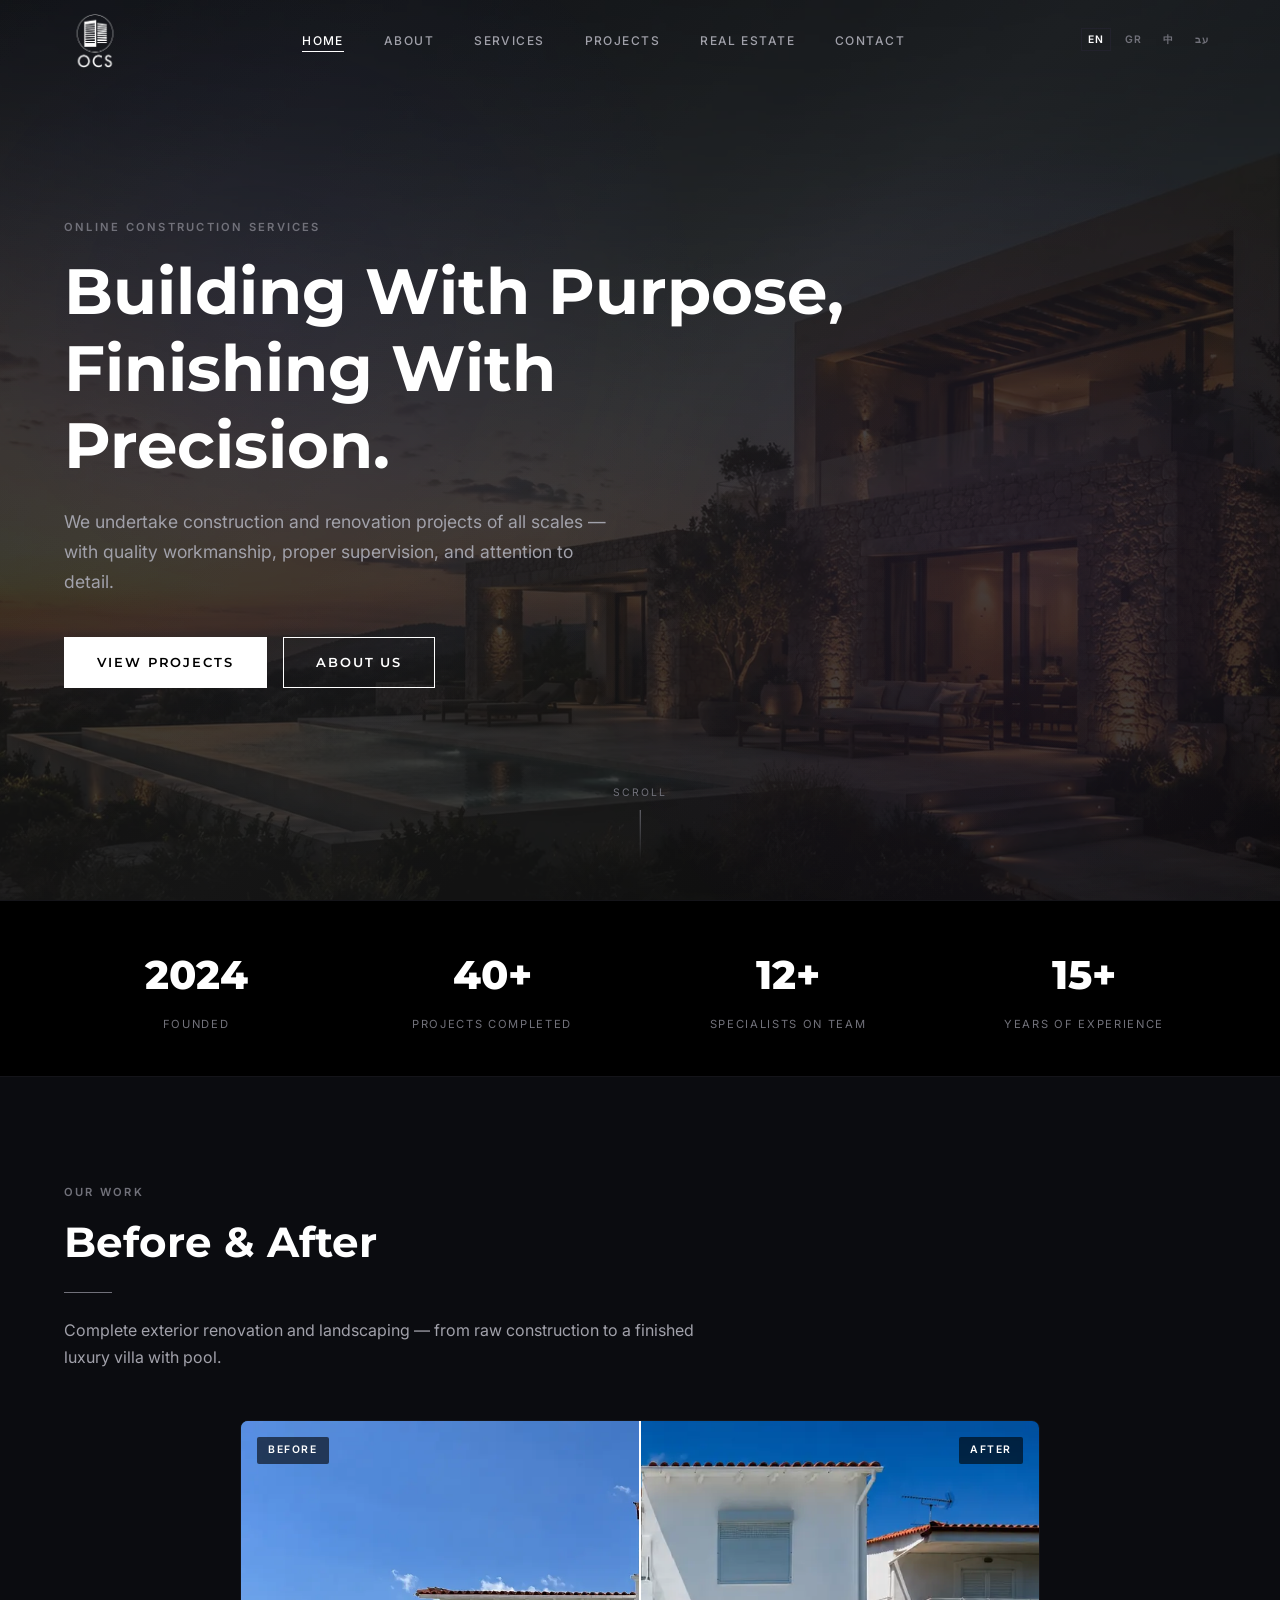
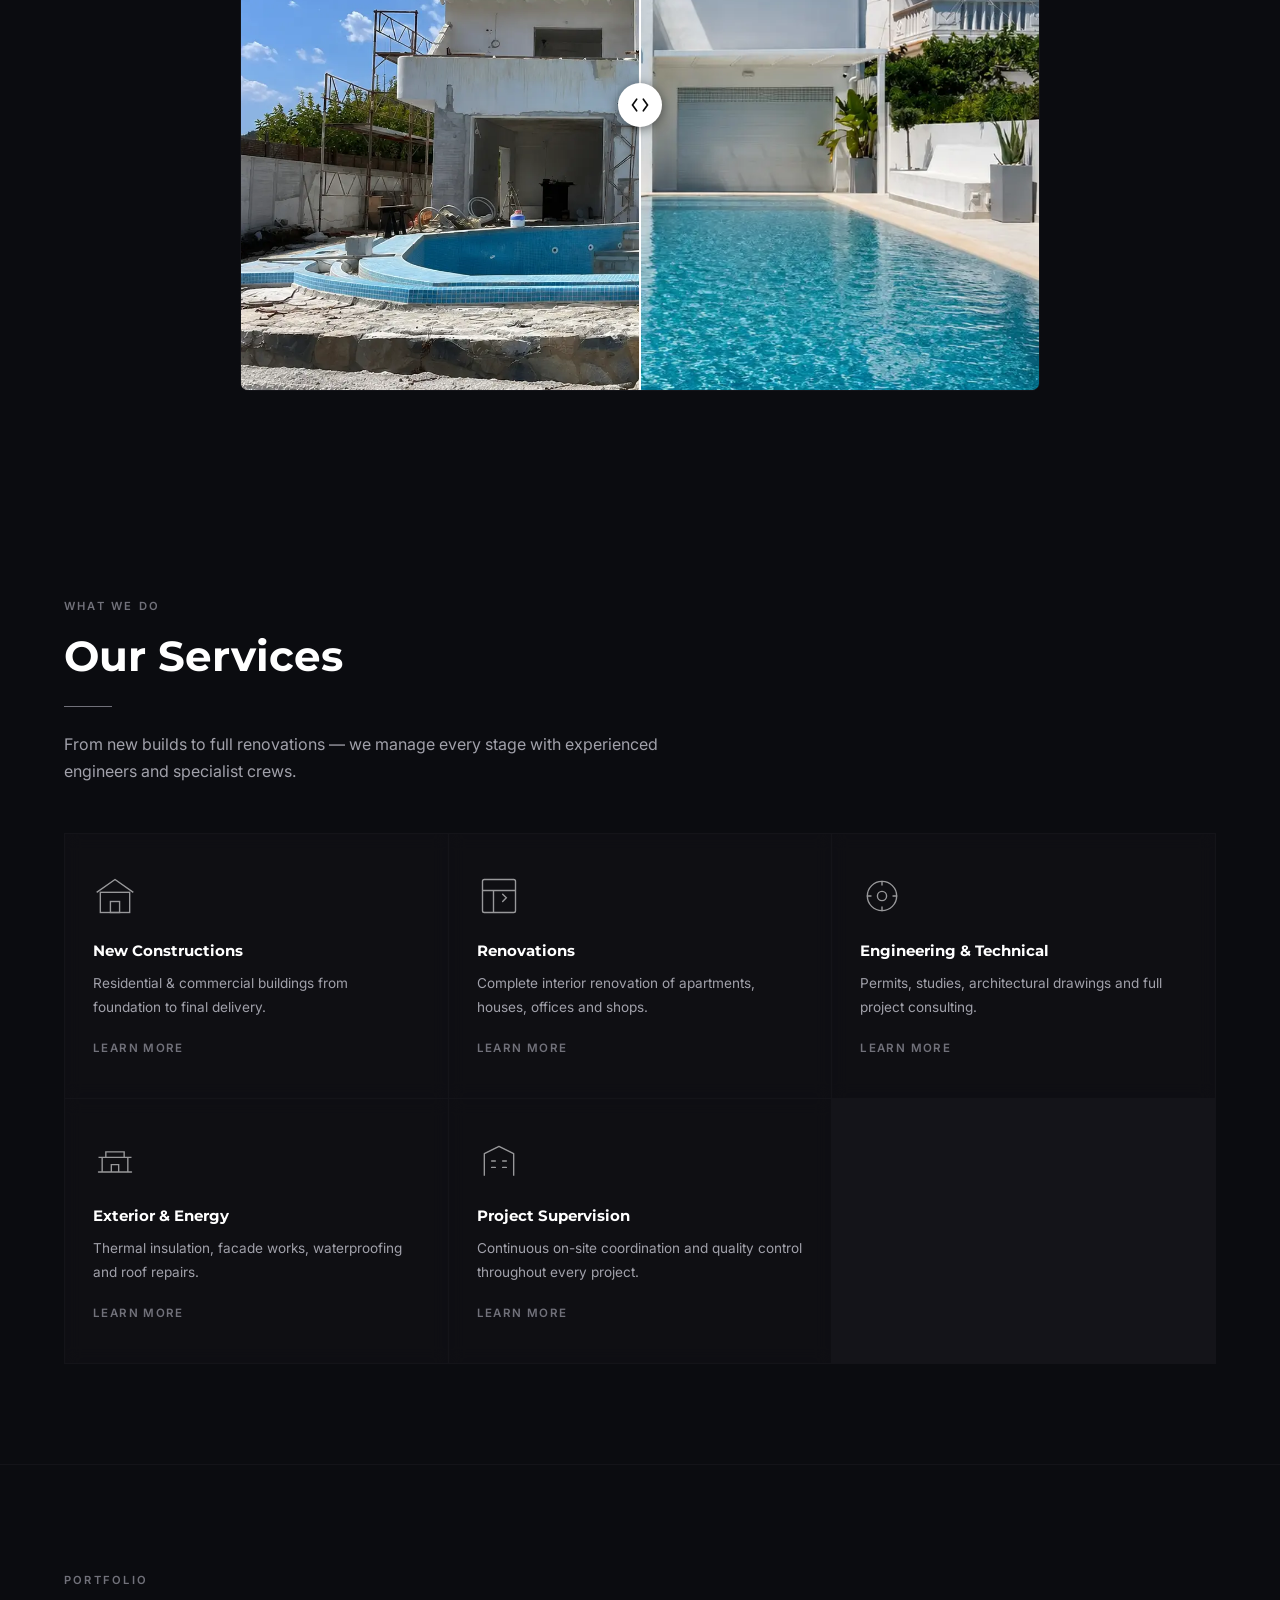
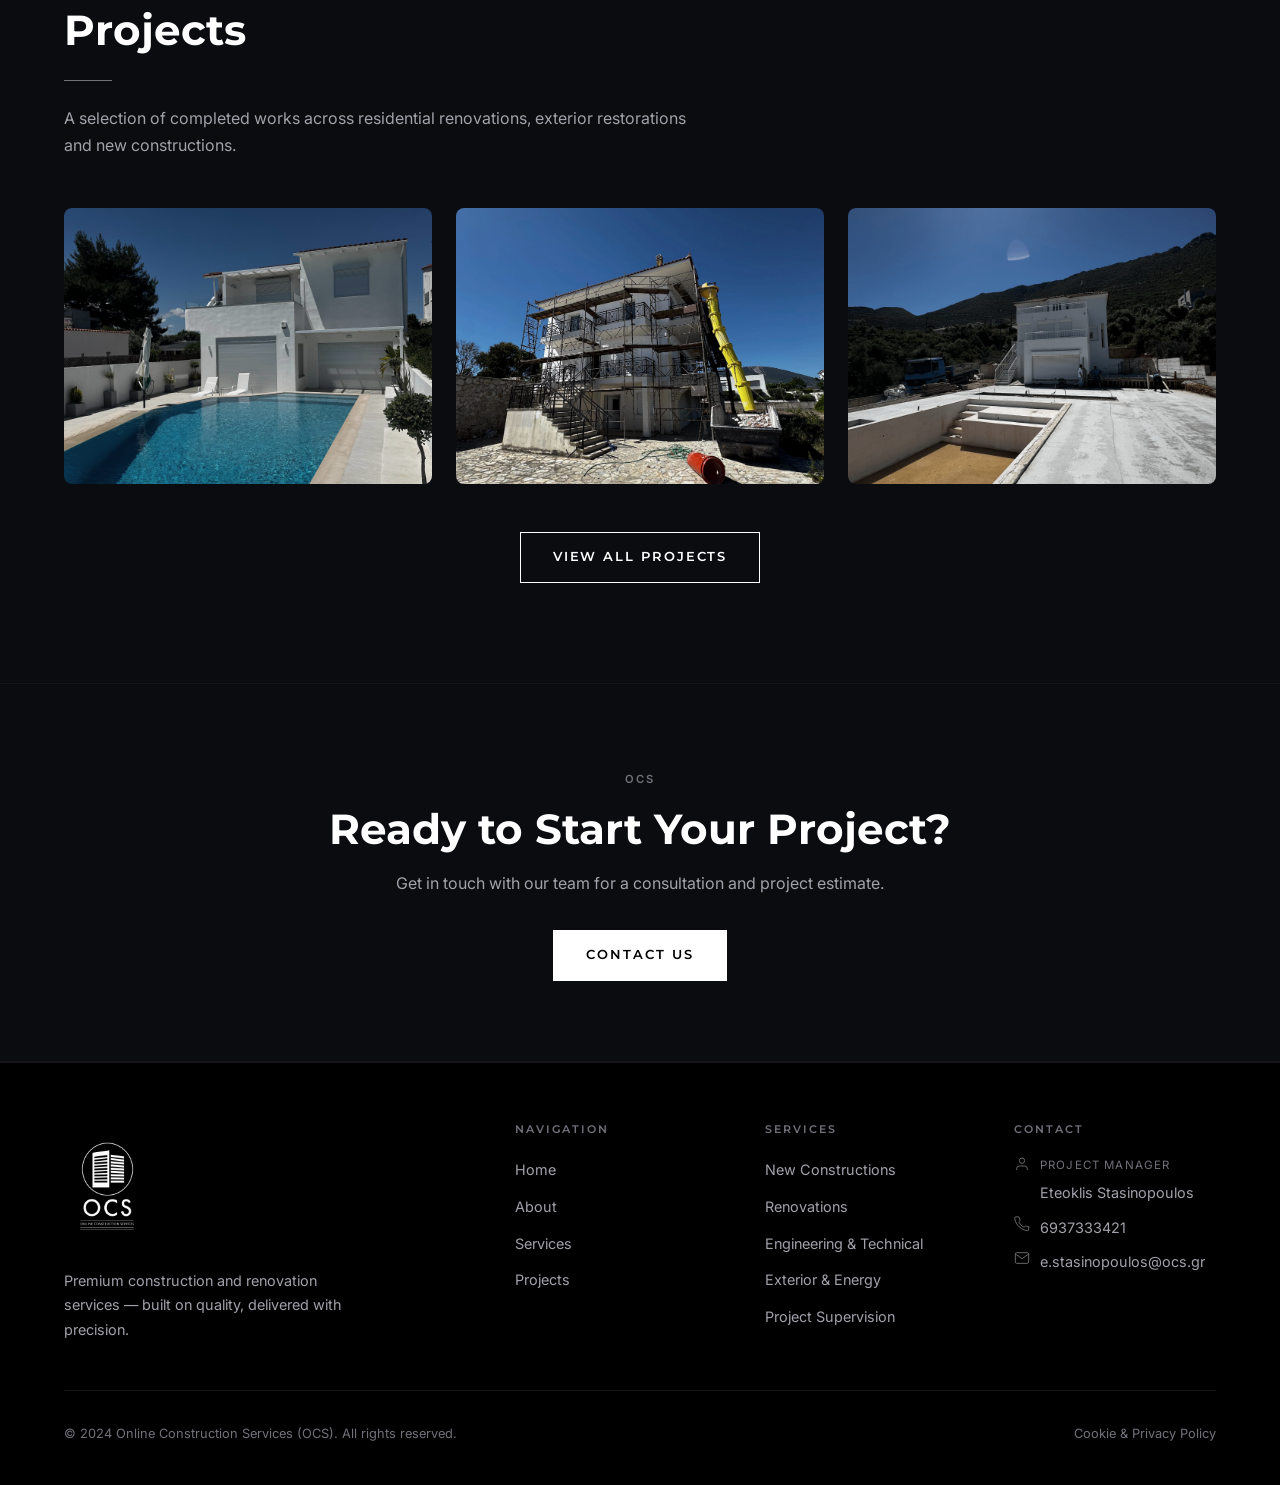
==== commit 27cfb5e5: "Add files via upload" ====
--- a/index.html
+++ b/index.html
@@ -100,7 +100,8 @@
         <li><a href="index.html" data-i18n="nav_home">Home</a></li>
         <li><a href="about.html" data-i18n="nav_about">About</a></li>
         <li><a href="services.html" data-i18n="nav_services">Services</a></li>
-        <li><a href="projects.html" data-i18n="nav_projects">Projects</a></li>
+        <li><a href="projects.html" data-i18n="nav_projects">Projects</a></li>
+        <li><a href="realestate.html" data-i18n="nav_realestate">Real Estate</a></li>
         <li><a href="contact.html" data-i18n="nav_contact">Contact</a></li>
       </ul>
 
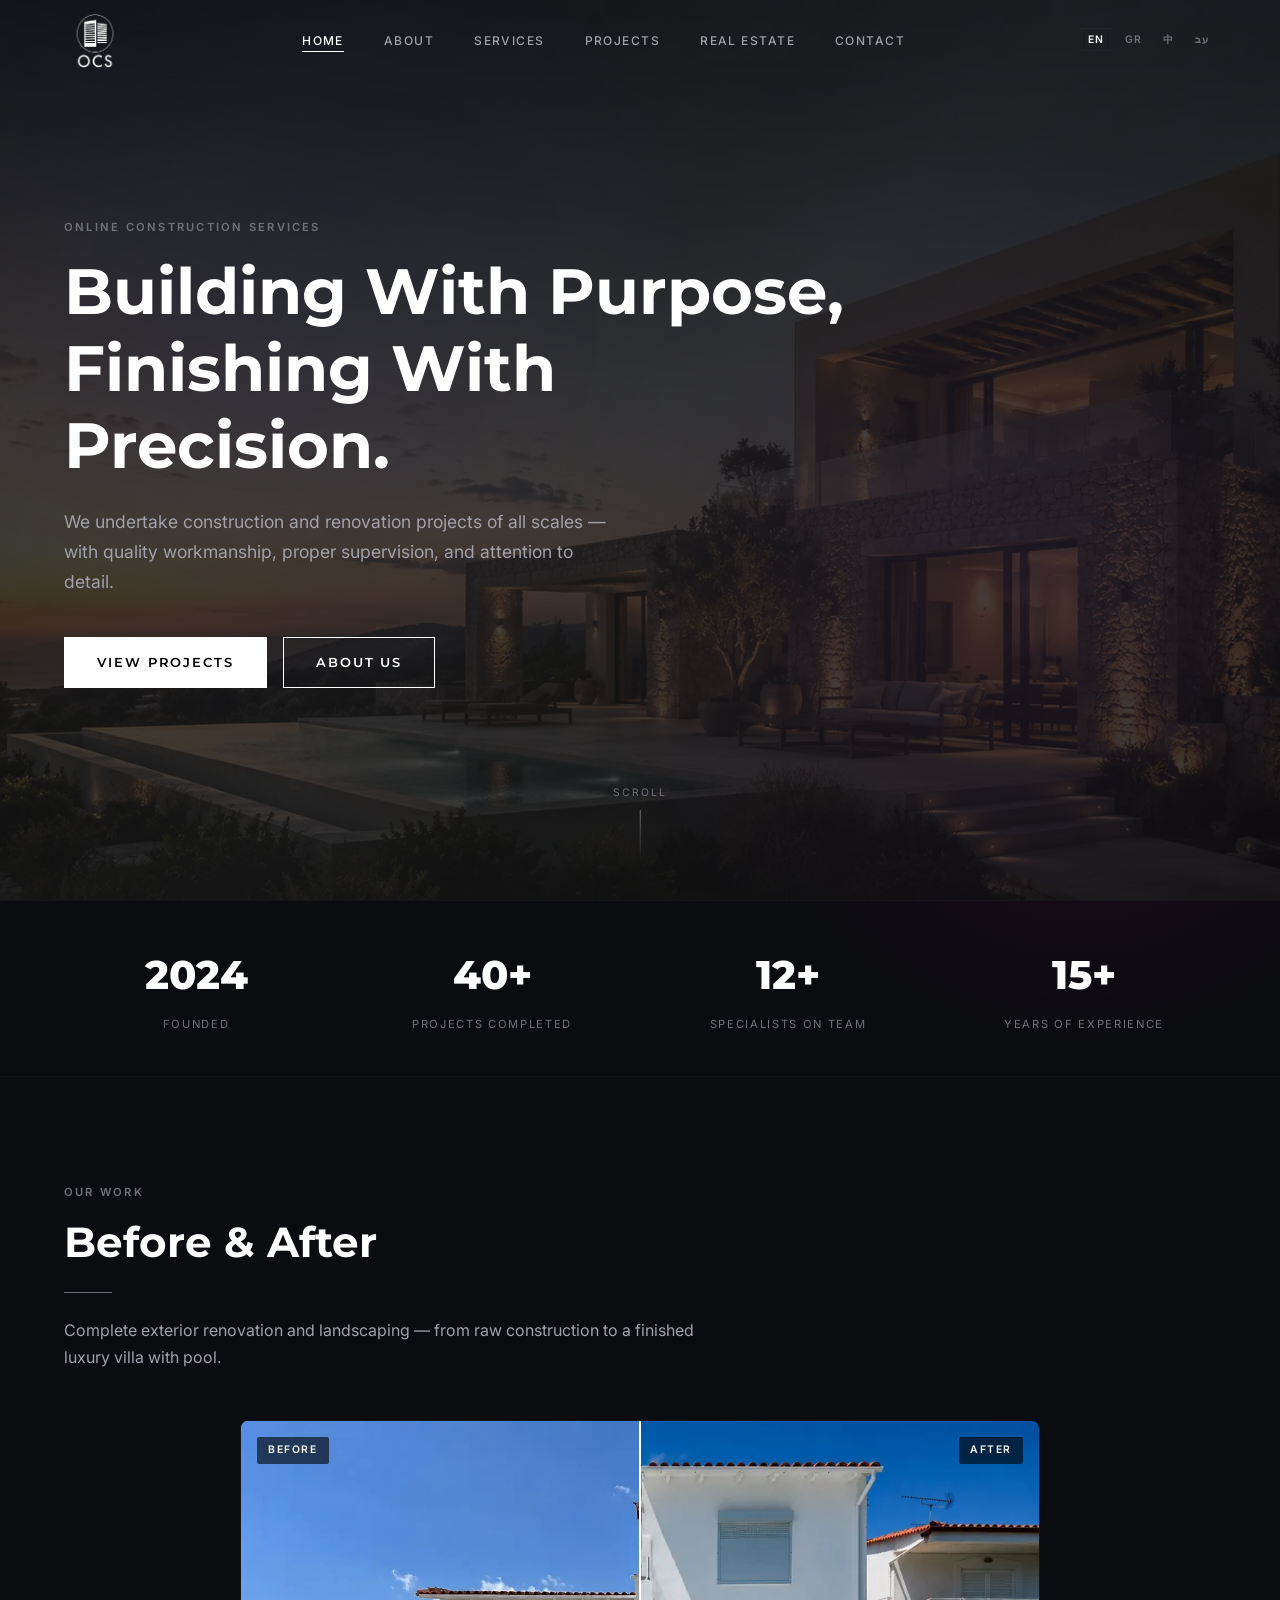
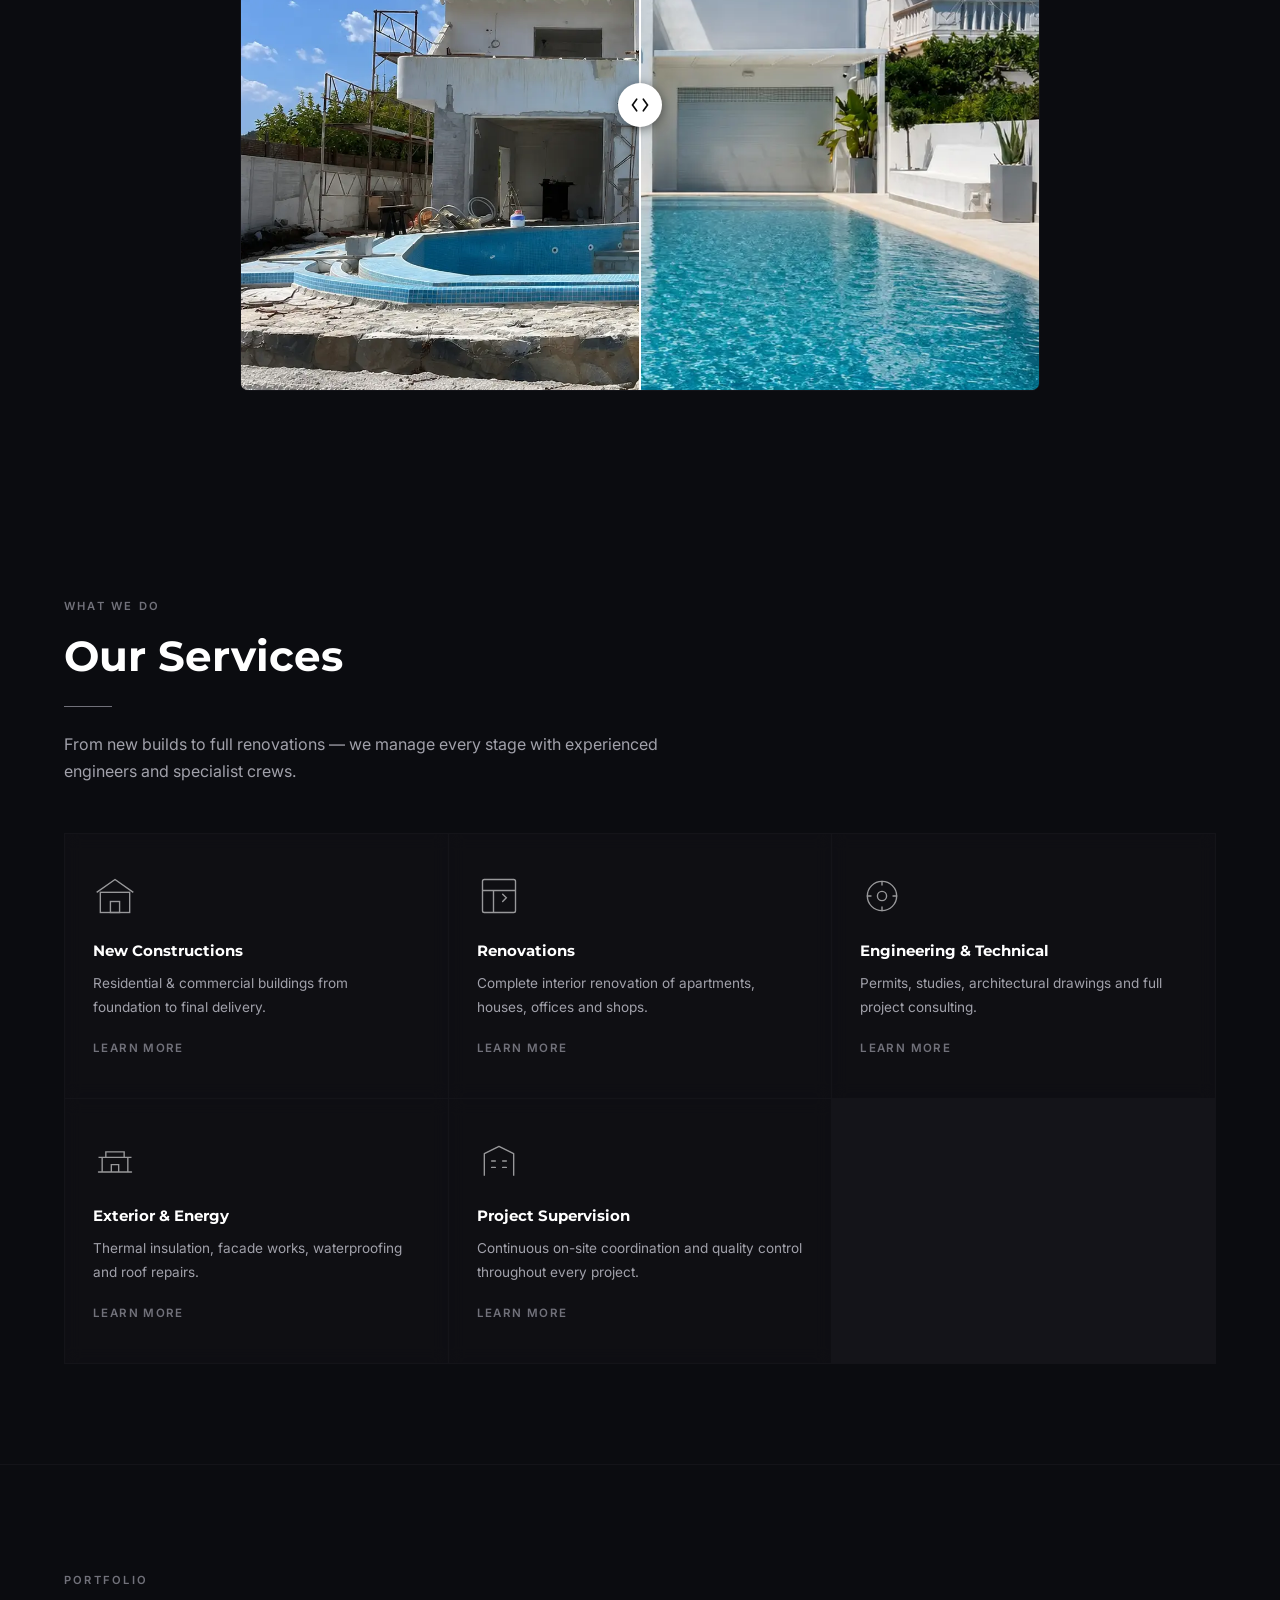
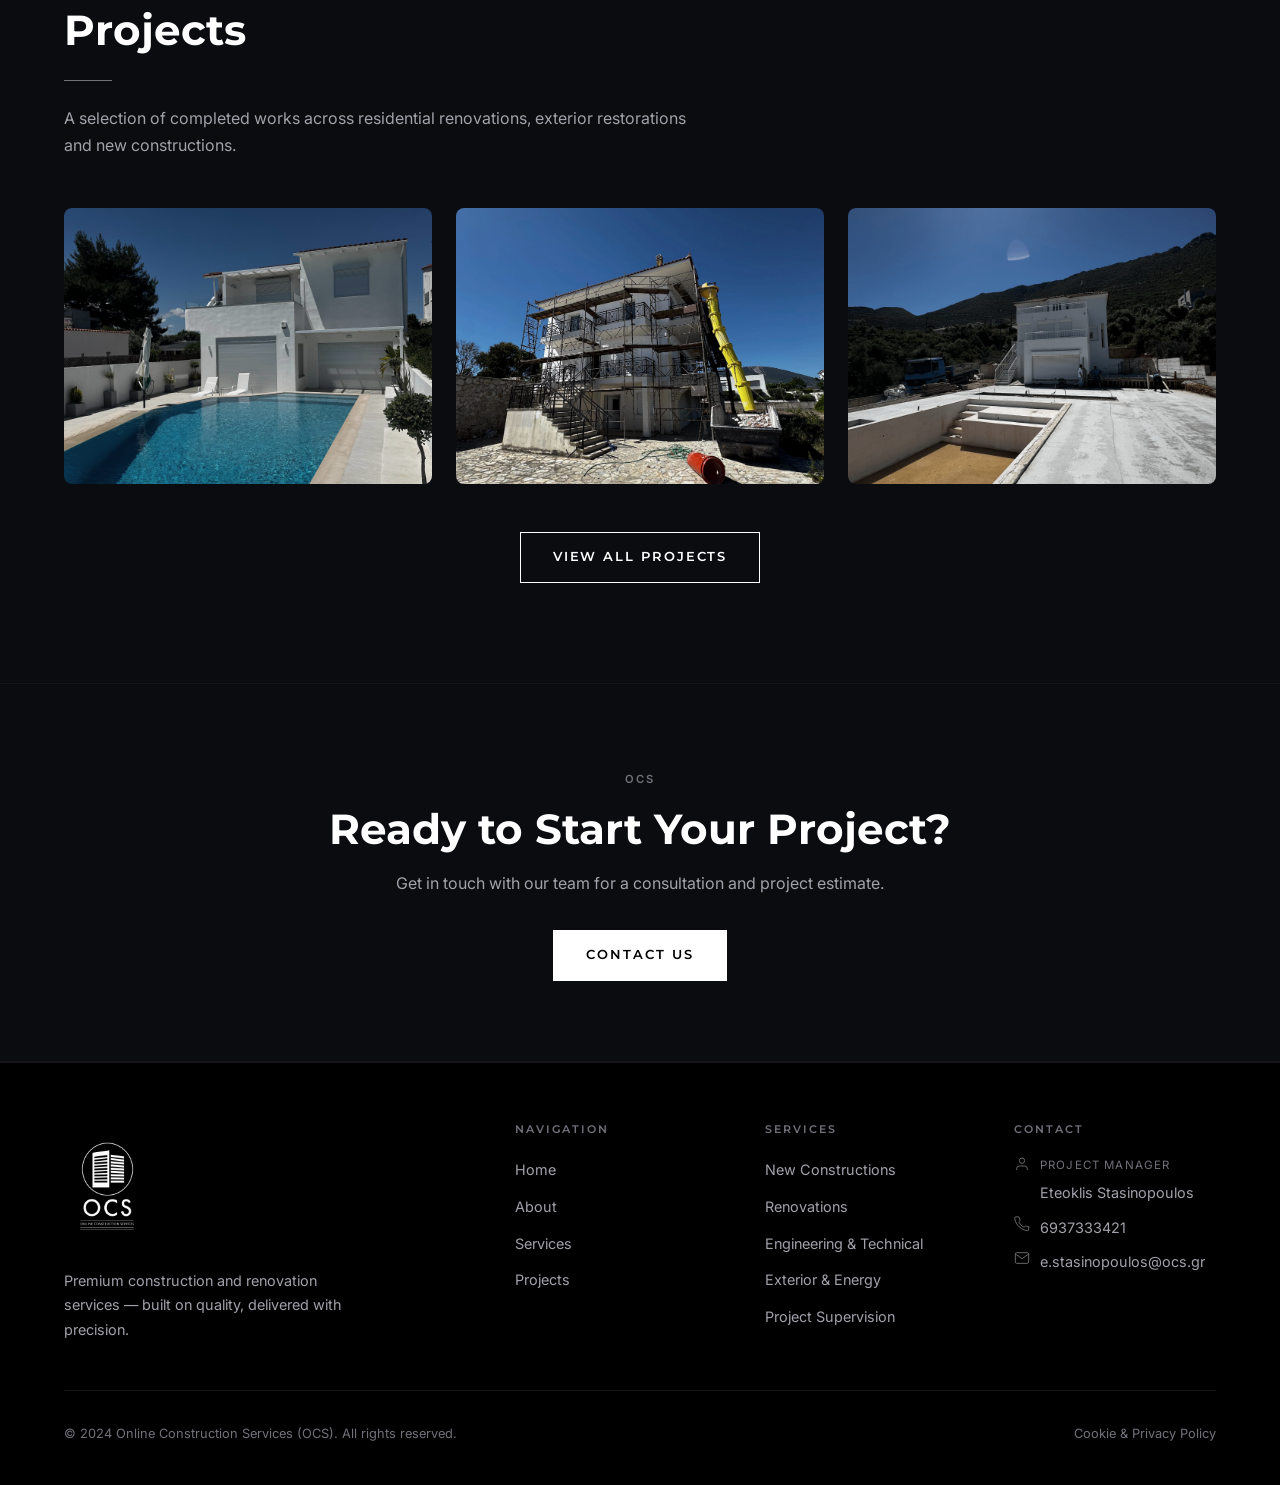
==== commit 3c8bb281: "Add files via upload" ====
--- a/index.html
+++ b/index.html
@@ -125,6 +125,7 @@
     <a href="about.html" data-i18n="nav_about">About</a>
     <a href="services.html" data-i18n="nav_services">Services</a>
     <a href="projects.html" data-i18n="nav_projects">Projects</a>
+    <a href="realestate.html"    data-i18n="nav_realestate">Real Estate</a>
     <a href="contact.html" data-i18n="nav_contact">Contact</a>
     <div class="lang-switcher">
       <button class="lang-btn active" data-lang="en">EN</button>
@@ -333,7 +334,7 @@
 
       <div class="projects-grid fade-in">
         <a href="project-detail.html" class="project-card">
-          <img src="assets/images/HOUSE2-1.jpg" alt="Villa Exterior Renovation" loading="lazy" />
+          <img src="assets/images/HOUSE2-1.jpg" alt="Sea View Villa Renovation – Faros, Avlida" loading="lazy" />
           <div class="project-overlay">
             <div>
               <h3>Villa Exterior Renovation</h3>
@@ -342,7 +343,7 @@
           </div>
         </a>
         <a href="project-house1.html" class="project-card">
-          <img src="assets/images/HOUSE1-1.jpg" alt="House 1 Renovation" loading="lazy" />
+          <img src="assets/images/HOUSE1-1.jpg" alt="Alykes Sea View Renovation" loading="lazy" />
           <div class="project-overlay">
             <div>
               <h3>House 1 Renovation</h3>
@@ -351,7 +352,7 @@
           </div>
         </a>
         <a href="project-house3.html" class="project-card">
-          <img src="assets/images/HOUSE3-6.jpg" alt="Amarynthos Villa Renovation" loading="lazy" />
+          <img src="assets/images/HOUSE3-6.jpg" alt="Sea View Villa Renovation – Skorponeria" loading="lazy" />
           <div class="project-overlay">
             <div>
               <h3>Amarynthos Villa Renovation</h3>
--- a/style.css
+++ b/style.css
@@ -577,7 +577,7 @@
 
 /* ─── 7. Stats strip ────────────────────────── */
 .stats-strip {
-  background: var(--clr-surface);
+  background: transparent;
   border-top: 1px solid var(--clr-border);
   border-bottom: 1px solid var(--clr-border);
   padding: 2.5rem 0;
@@ -1276,34 +1276,34 @@
   }
 
   .srv-blueprint-col {
-    position: relative;
+    display: none;
+  }
+
+  .srv-panels-col {
     width: 100%;
-    height: 40vw;
-    min-height: 260px;
-    order: 1;
-    padding: 1.5rem;
-    opacity: 0.3;
-  }
-
-  .srv-panels-col {
-    order: 2;
-    width: 95%;
     margin: 0 auto;
   }
 
   .srv-panel {
-    padding: 10vh 6vw;
+    min-height: auto;
+    padding: 3rem 1.25rem;
     gap: 1rem;
     flex-direction: column;
     align-items: flex-start;
   }
 
+  .srv-panel-title {
+    font-size: clamp(1.8rem, 7.5vw, 2.5rem);
+    word-wrap: break-word;
+    overflow-wrap: break-word;
+  }
+
   .srv-panel-vline {
     display: none;
   }
 
   .srv-panel-ghost {
-    font-size: clamp(8rem, 30vw, 14rem);
+    font-size: clamp(6rem, 25vw, 10rem);
   }
 
   .srv-dots,
@@ -1341,14 +1341,24 @@
 
 .project-info-list {
   margin-top: 2rem;
+  background: var(--clr-surface);
+  border: 1px solid var(--clr-border);
+  border-radius: var(--radius);
+  padding: 1.5rem;
 }
 
 .project-info-item {
   display: flex;
   justify-content: space-between;
-  padding: 0.75rem 0;
+  align-items: flex-start;
+  gap: 1.5rem;
+  padding: 1rem 0;
   border-bottom: 1px solid var(--clr-border);
-  font-size: 0.9rem;
+  font-size: 0.95rem;
+}
+
+.project-info-item:last-child {
+  border-bottom: none;
 }
 
 .project-info-item span:first-child {
@@ -1356,6 +1366,28 @@
   text-transform: uppercase;
   letter-spacing: 0.1em;
   font-size: 0.72rem;
+  font-weight: 600;
+  flex-shrink: 0;
+  width: 120px;
+  line-height: 1.5;
+  text-align: left;
+}
+
+.project-info-item span:last-child {
+  text-align: right;
+  font-weight: 400;
+  color: var(--clr-white);
+  line-height: 1.4;
+  word-break: break-word;
+  flex-grow: 1;
+}
+
+[dir="rtl"] .project-info-item span:first-child {
+  text-align: right;
+}
+
+[dir="rtl"] .project-info-item span:last-child {
+  text-align: left;
 }
 
 .project-gallery-strip {
@@ -1676,6 +1708,25 @@
 
   .lang-switcher {
     gap: 0.25rem;
+  }
+
+  .project-info-item {
+    flex-direction: column;
+    gap: 0.35rem;
+    align-items: flex-start;
+    padding: 0.85rem 0;
+  }
+
+  .project-info-item span:first-child {
+    width: auto;
+  }
+
+  .project-info-item span:last-child {
+    text-align: left;
+  }
+
+  [dir="rtl"] .project-info-item span:last-child {
+    text-align: right;
   }
 }
 
